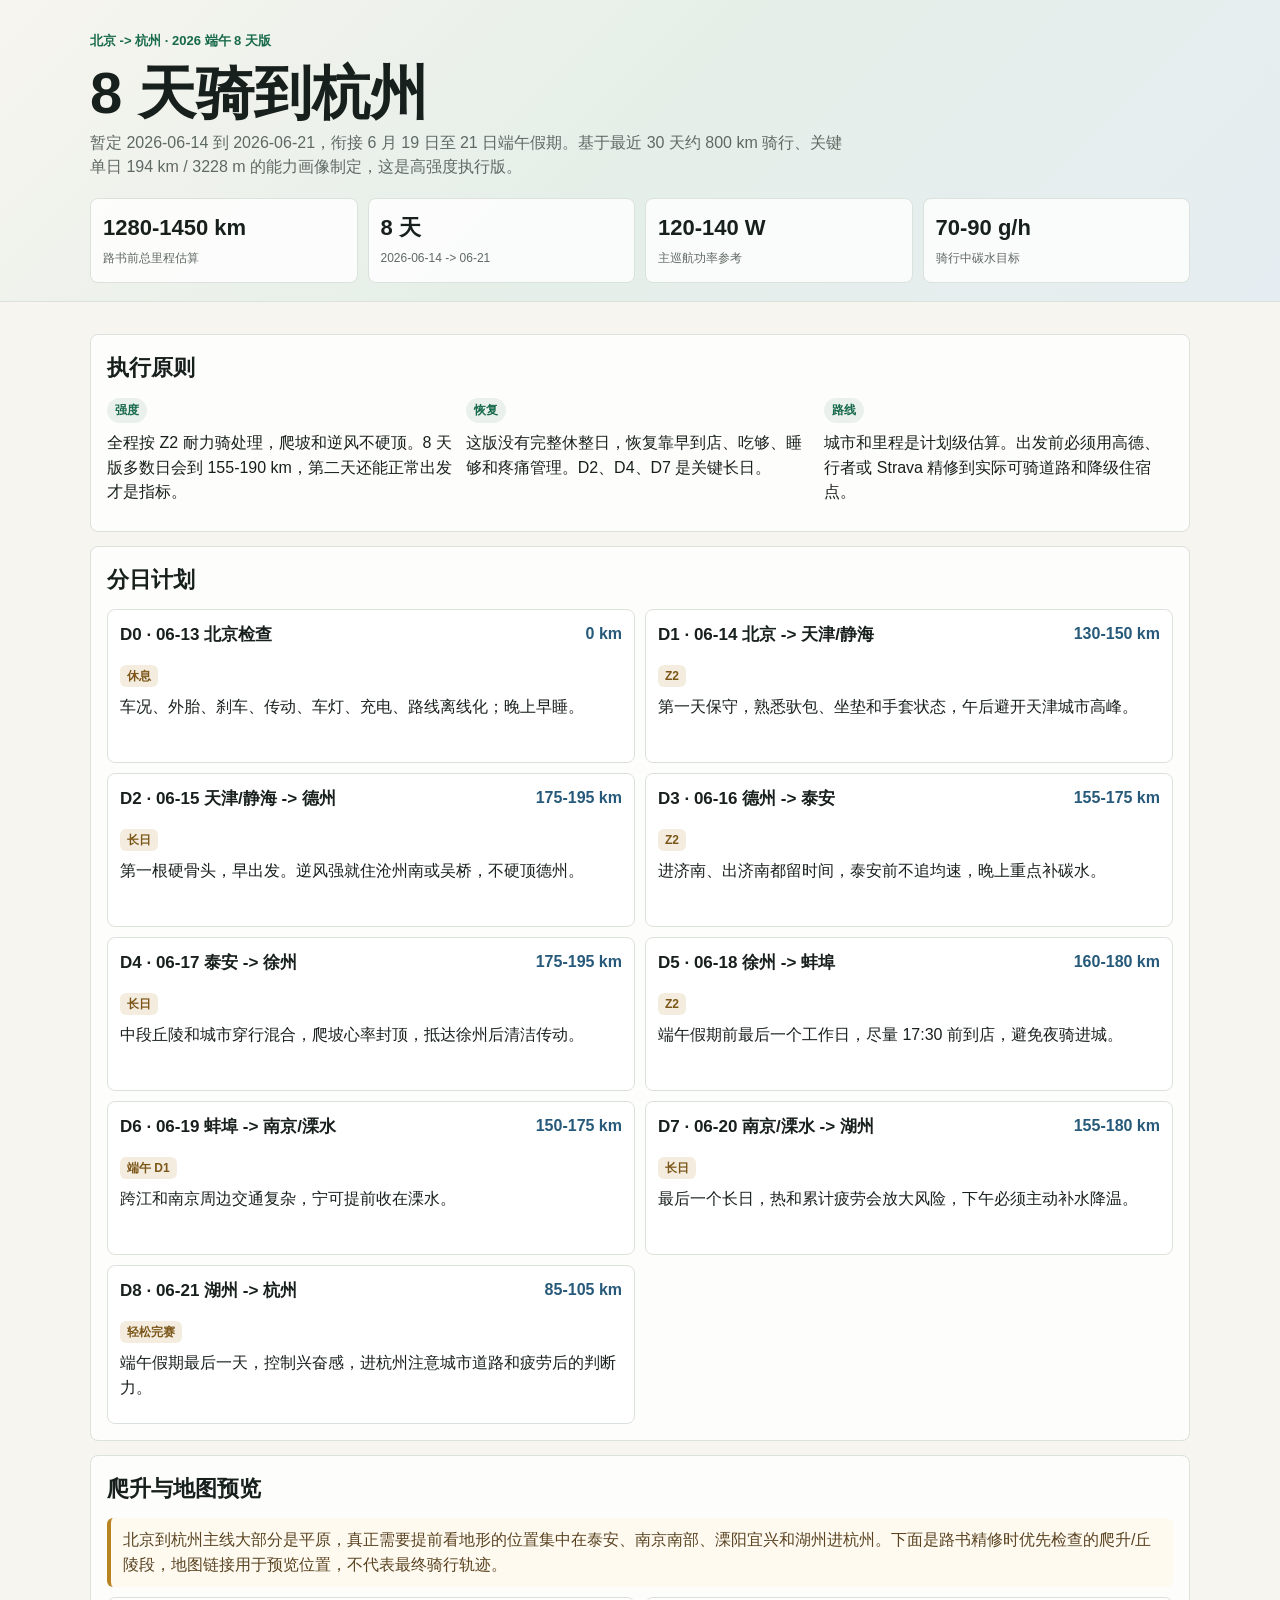
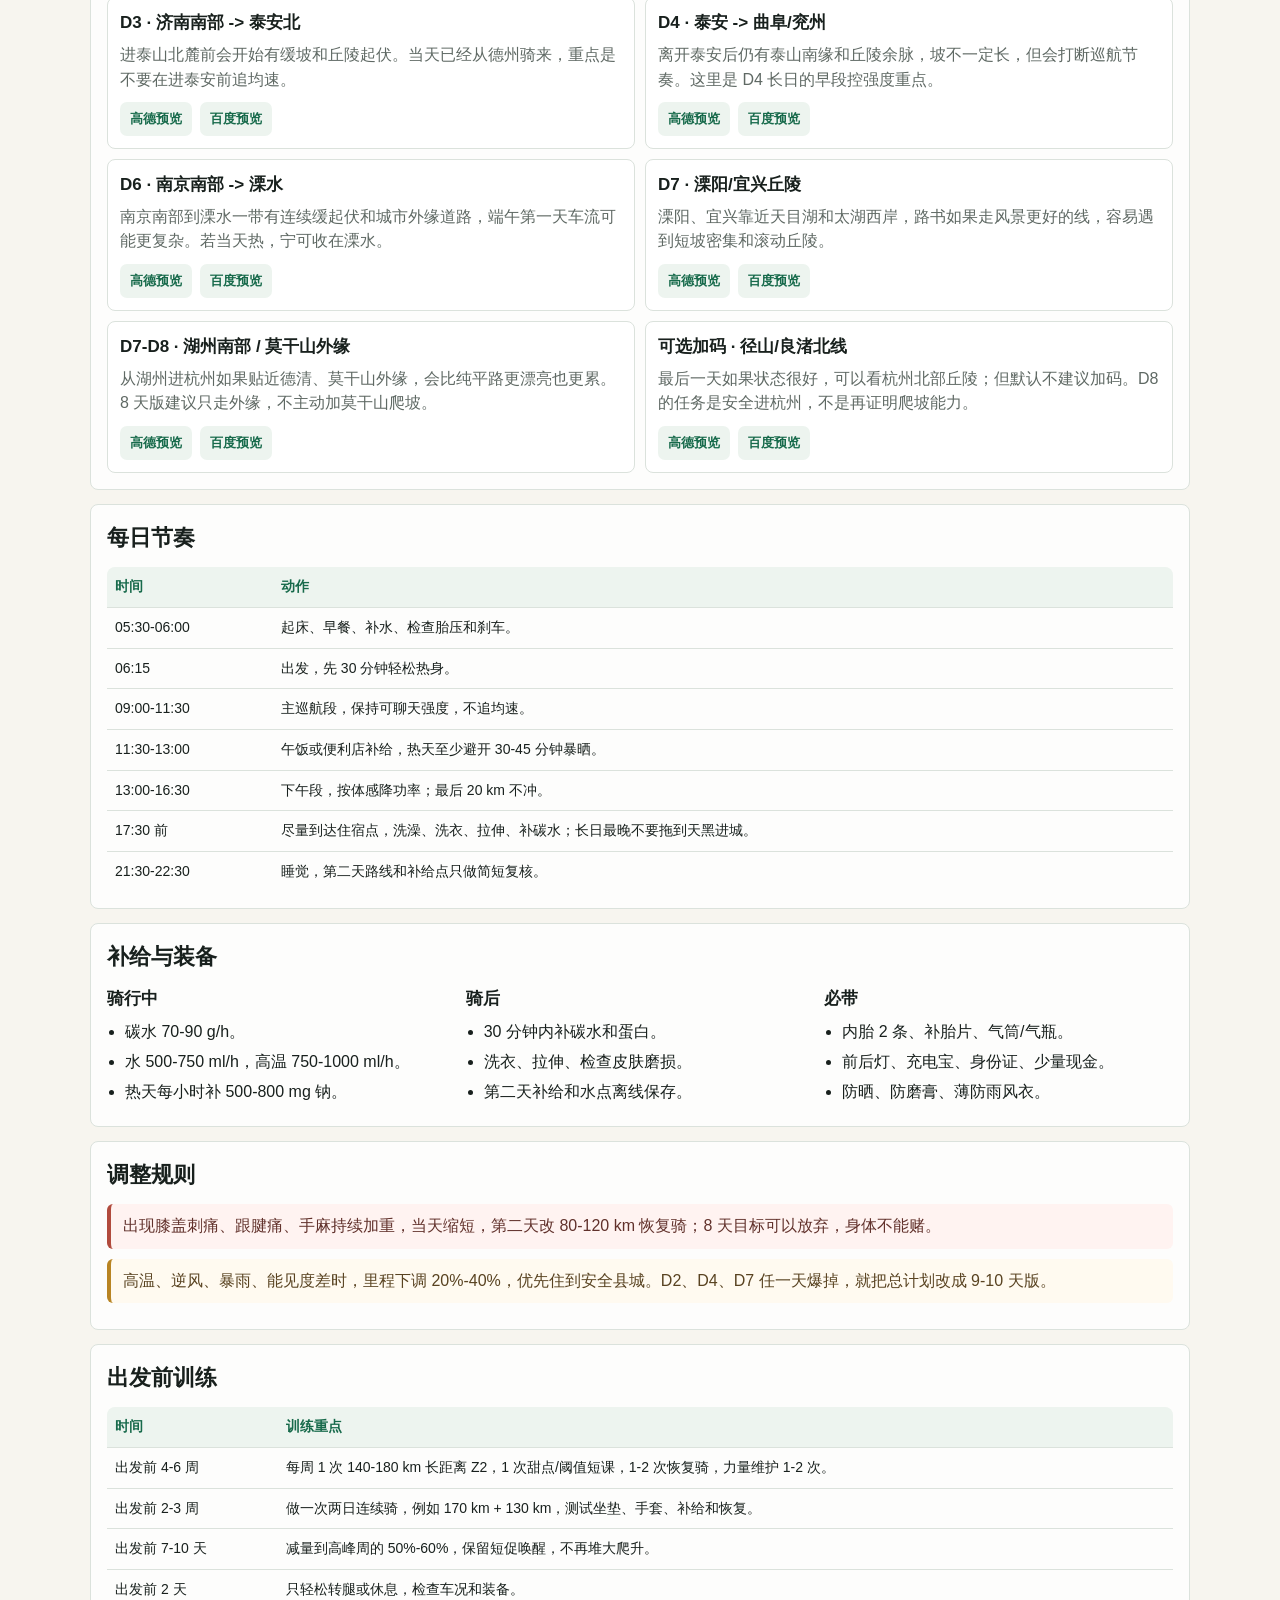
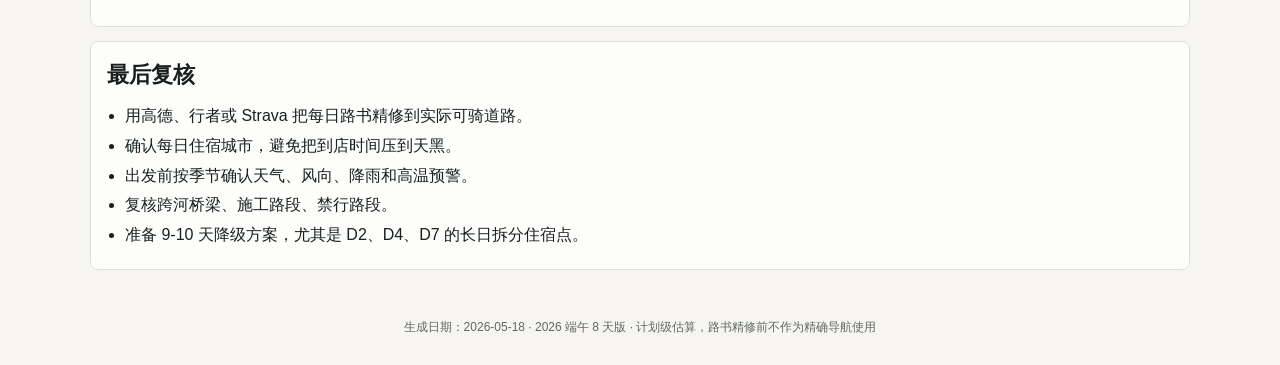
==== beijing-hangzhou-cycling-plan.html @ 6a3b5d18 "Add climb map previews Change-Id: I8aca7b9a6cc3756016132e1060c8448873f40589" ====
<!doctype html>
<html lang="zh-CN">
<head>
  <meta charset="utf-8">
  <meta name="viewport" content="width=device-width, initial-scale=1">
  <title>北京到杭州骑行计划</title>
  <style>
    :root {
      color-scheme: light;
      --ink: #18201d;
      --muted: #5f6964;
      --line: #dbe2dc;
      --paper: #f7f5ef;
      --panel: #ffffff;
      --green: #176a4b;
      --blue: #275a7a;
      --gold: #b88423;
      --red: #b14b3d;
    }
    * { box-sizing: border-box; }
    body {
      margin: 0;
      font-family: -apple-system, BlinkMacSystemFont, "Segoe UI", sans-serif;
      color: var(--ink);
      background: var(--paper);
      line-height: 1.55;
    }
    header {
      padding: 28px 18px 18px;
      background: linear-gradient(135deg, #f7f5ef 0%, #e5efe8 48%, #e6edf2 100%);
      border-bottom: 1px solid var(--line);
    }
    .wrap { max-width: 1100px; margin: 0 auto; }
    .eyebrow {
      display: inline-flex;
      gap: 8px;
      align-items: center;
      color: var(--green);
      font-weight: 700;
      font-size: 13px;
      letter-spacing: 0;
    }
    h1 {
      margin: 10px 0 8px;
      font-size: clamp(30px, 7vw, 58px);
      line-height: 1.03;
      letter-spacing: 0;
    }
    .lead {
      max-width: 760px;
      color: var(--muted);
      font-size: 16px;
      margin: 0 0 18px;
    }
    .metrics {
      display: grid;
      grid-template-columns: repeat(4, minmax(0, 1fr));
      gap: 10px;
      margin-top: 18px;
    }
    .metric, section, .day {
      background: rgba(255,255,255,.82);
      border: 1px solid var(--line);
      border-radius: 8px;
    }
    .metric { padding: 12px; }
    .metric strong { display: block; font-size: 22px; color: var(--ink); }
    .metric span { color: var(--muted); font-size: 12px; }
    main { padding: 18px; }
    section {
      padding: 16px;
      margin: 14px auto;
      max-width: 1100px;
    }
    h2 { margin: 0 0 12px; font-size: 22px; letter-spacing: 0; }
    h3 { margin: 0 0 6px; font-size: 17px; letter-spacing: 0; }
    p { margin: 0 0 10px; }
    .grid {
      display: grid;
      grid-template-columns: repeat(3, minmax(0, 1fr));
      gap: 10px;
    }
    .pill {
      display: inline-block;
      padding: 3px 8px;
      border-radius: 999px;
      background: #eaf1ec;
      color: var(--green);
      font-weight: 700;
      font-size: 12px;
      margin-bottom: 8px;
    }
    .days {
      display: grid;
      grid-template-columns: repeat(2, minmax(0, 1fr));
      gap: 10px;
    }
    .day {
      padding: 12px;
      background: var(--panel);
      min-height: 154px;
    }
    .day-top {
      display: flex;
      justify-content: space-between;
      gap: 10px;
      align-items: start;
      margin-bottom: 8px;
    }
    .km { color: var(--blue); font-weight: 800; white-space: nowrap; }
    .tag {
      display: inline-flex;
      width: fit-content;
      padding: 2px 7px;
      border-radius: 6px;
      background: #f4eddf;
      color: #7b5618;
      font-size: 12px;
      font-weight: 700;
      margin-bottom: 8px;
    }
    ul { padding-left: 18px; margin: 8px 0 0; }
    li { margin: 5px 0; }
    table {
      width: 100%;
      border-collapse: collapse;
      overflow: hidden;
      border-radius: 8px;
      font-size: 14px;
    }
    th, td {
      border-bottom: 1px solid var(--line);
      padding: 9px 8px;
      text-align: left;
      vertical-align: top;
    }
    th { color: var(--green); background: #edf4ef; }
    tr:last-child td { border-bottom: 0; }
    .note {
      border-left: 4px solid var(--gold);
      padding: 10px 12px;
      background: #fffaf0;
      border-radius: 6px;
      color: #594321;
    }
    .climb-list {
      display: grid;
      grid-template-columns: repeat(2, minmax(0, 1fr));
      gap: 10px;
    }
    .climb {
      background: var(--panel);
      border: 1px solid var(--line);
      border-radius: 8px;
      padding: 12px;
    }
    .climb p {
      color: var(--muted);
      margin-bottom: 10px;
    }
    .map-links {
      display: flex;
      flex-wrap: wrap;
      gap: 8px;
    }
    .map-links a {
      min-height: 34px;
      display: inline-flex;
      align-items: center;
      padding: 0 10px;
      border-radius: 7px;
      background: #edf4ef;
      color: var(--green);
      font-size: 13px;
      font-weight: 800;
      text-decoration: none;
    }
    .risk { border-left-color: var(--red); background: #fff3f1; color: #61312b; }
    .footer {
      color: var(--muted);
      font-size: 12px;
      text-align: center;
      padding: 16px 18px 28px;
    }
    @media (max-width: 780px) {
      .metrics, .grid, .days, .climb-list { grid-template-columns: 1fr; }
      header { padding-top: 22px; }
      main { padding: 12px; }
      section { padding: 14px; }
      table { font-size: 13px; }
      th, td { padding: 8px 6px; }
    }
  </style>
</head>
<body>
  <header>
    <div class="wrap">
      <div class="eyebrow">北京 -> 杭州 · 2026 端午 8 天版</div>
      <h1>8 天骑到杭州</h1>
      <p class="lead">暂定 2026-06-14 到 2026-06-21，衔接 6 月 19 日至 21 日端午假期。基于最近 30 天约 800 km 骑行、关键单日 194 km / 3228 m 的能力画像制定，这是高强度执行版。</p>
      <div class="metrics">
        <div class="metric"><strong>1280-1450 km</strong><span>路书前总里程估算</span></div>
        <div class="metric"><strong>8 天</strong><span>2026-06-14 -> 06-21</span></div>
        <div class="metric"><strong>120-140 W</strong><span>主巡航功率参考</span></div>
        <div class="metric"><strong>70-90 g/h</strong><span>骑行中碳水目标</span></div>
      </div>
    </div>
  </header>

  <main>
    <section>
      <h2>执行原则</h2>
      <div class="grid">
        <div>
          <span class="pill">强度</span>
          <p>全程按 Z2 耐力骑处理，爬坡和逆风不硬顶。8 天版多数日会到 155-190 km，第二天还能正常出发才是指标。</p>
        </div>
        <div>
          <span class="pill">恢复</span>
          <p>这版没有完整休整日，恢复靠早到店、吃够、睡够和疼痛管理。D2、D4、D7 是关键长日。</p>
        </div>
        <div>
          <span class="pill">路线</span>
          <p>城市和里程是计划级估算。出发前必须用高德、行者或 Strava 精修到实际可骑道路和降级住宿点。</p>
        </div>
      </div>
    </section>

    <section>
      <h2>分日计划</h2>
      <div class="days">
        <article class="day"><div class="day-top"><h3>D0 · 06-13 北京检查</h3><span class="km">0 km</span></div><span class="tag">休息</span><p>车况、外胎、刹车、传动、车灯、充电、路线离线化；晚上早睡。</p></article>
        <article class="day"><div class="day-top"><h3>D1 · 06-14 北京 -> 天津/静海</h3><span class="km">130-150 km</span></div><span class="tag">Z2</span><p>第一天保守，熟悉驮包、坐垫和手套状态，午后避开天津城市高峰。</p></article>
        <article class="day"><div class="day-top"><h3>D2 · 06-15 天津/静海 -> 德州</h3><span class="km">175-195 km</span></div><span class="tag">长日</span><p>第一根硬骨头，早出发。逆风强就住沧州南或吴桥，不硬顶德州。</p></article>
        <article class="day"><div class="day-top"><h3>D3 · 06-16 德州 -> 泰安</h3><span class="km">155-175 km</span></div><span class="tag">Z2</span><p>进济南、出济南都留时间，泰安前不追均速，晚上重点补碳水。</p></article>
        <article class="day"><div class="day-top"><h3>D4 · 06-17 泰安 -> 徐州</h3><span class="km">175-195 km</span></div><span class="tag">长日</span><p>中段丘陵和城市穿行混合，爬坡心率封顶，抵达徐州后清洁传动。</p></article>
        <article class="day"><div class="day-top"><h3>D5 · 06-18 徐州 -> 蚌埠</h3><span class="km">160-180 km</span></div><span class="tag">Z2</span><p>端午假期前最后一个工作日，尽量 17:30 前到店，避免夜骑进城。</p></article>
        <article class="day"><div class="day-top"><h3>D6 · 06-19 蚌埠 -> 南京/溧水</h3><span class="km">150-175 km</span></div><span class="tag">端午 D1</span><p>跨江和南京周边交通复杂，宁可提前收在溧水。</p></article>
        <article class="day"><div class="day-top"><h3>D7 · 06-20 南京/溧水 -> 湖州</h3><span class="km">155-180 km</span></div><span class="tag">长日</span><p>最后一个长日，热和累计疲劳会放大风险，下午必须主动补水降温。</p></article>
        <article class="day"><div class="day-top"><h3>D8 · 06-21 湖州 -> 杭州</h3><span class="km">85-105 km</span></div><span class="tag">轻松完赛</span><p>端午假期最后一天，控制兴奋感，进杭州注意城市道路和疲劳后的判断力。</p></article>
      </div>
    </section>

    <section>
      <h2>爬升与地图预览</h2>
      <p class="note">北京到杭州主线大部分是平原，真正需要提前看地形的位置集中在泰安、南京南部、溧阳宜兴和湖州进杭州。下面是路书精修时优先检查的爬升/丘陵段，地图链接用于预览位置，不代表最终骑行轨迹。</p>
      <div class="climb-list">
        <article class="climb">
          <h3>D3 · 济南南部 -> 泰安北</h3>
          <p>进泰山北麓前会开始有缓坡和丘陵起伏。当天已经从德州骑来，重点是不要在进泰安前追均速。</p>
          <div class="map-links">
            <a href="https://www.amap.com/search?query=%E6%B3%B0%E5%AE%89%20%E6%B3%B0%E5%B1%B1%E5%8C%97%E9%BA%93" target="_blank" rel="noopener">高德预览</a>
            <a href="https://map.baidu.com/search/%E6%B3%B0%E5%AE%89%20%E6%B3%B0%E5%B1%B1%E5%8C%97%E9%BA%93" target="_blank" rel="noopener">百度预览</a>
          </div>
        </article>
        <article class="climb">
          <h3>D4 · 泰安 -> 曲阜/兖州</h3>
          <p>离开泰安后仍有泰山南缘和丘陵余脉，坡不一定长，但会打断巡航节奏。这里是 D4 长日的早段控强度重点。</p>
          <div class="map-links">
            <a href="https://www.amap.com/search?query=%E6%B3%B0%E5%AE%89%20%E6%9B%B2%E9%98%9C%20%E9%AA%91%E8%A1%8C" target="_blank" rel="noopener">高德预览</a>
            <a href="https://map.baidu.com/search/%E6%B3%B0%E5%AE%89%20%E6%9B%B2%E9%98%9C%20%E9%AA%91%E8%A1%8C" target="_blank" rel="noopener">百度预览</a>
          </div>
        </article>
        <article class="climb">
          <h3>D6 · 南京南部 -> 溧水</h3>
          <p>南京南部到溧水一带有连续缓起伏和城市外缘道路，端午第一天车流可能更复杂。若当天热，宁可收在溧水。</p>
          <div class="map-links">
            <a href="https://www.amap.com/search?query=%E5%8D%97%E4%BA%AC%20%E6%BA%A7%E6%B0%B4%20%E9%AA%91%E8%A1%8C" target="_blank" rel="noopener">高德预览</a>
            <a href="https://map.baidu.com/search/%E5%8D%97%E4%BA%AC%20%E6%BA%A7%E6%B0%B4%20%E9%AA%91%E8%A1%8C" target="_blank" rel="noopener">百度预览</a>
          </div>
        </article>
        <article class="climb">
          <h3>D7 · 溧阳/宜兴丘陵</h3>
          <p>溧阳、宜兴靠近天目湖和太湖西岸，路书如果走风景更好的线，容易遇到短坡密集和滚动丘陵。</p>
          <div class="map-links">
            <a href="https://www.amap.com/search?query=%E6%BA%A7%E9%98%B3%20%E5%AE%9C%E5%85%B4%20%E5%A4%A9%E7%9B%AE%E6%B9%96%20%E9%AA%91%E8%A1%8C" target="_blank" rel="noopener">高德预览</a>
            <a href="https://map.baidu.com/search/%E6%BA%A7%E9%98%B3%20%E5%AE%9C%E5%85%B4%20%E5%A4%A9%E7%9B%AE%E6%B9%96%20%E9%AA%91%E8%A1%8C" target="_blank" rel="noopener">百度预览</a>
          </div>
        </article>
        <article class="climb">
          <h3>D7-D8 · 湖州南部 / 莫干山外缘</h3>
          <p>从湖州进杭州如果贴近德清、莫干山外缘，会比纯平路更漂亮也更累。8 天版建议只走外缘，不主动加莫干山爬坡。</p>
          <div class="map-links">
            <a href="https://www.amap.com/search?query=%E6%B9%96%E5%B7%9E%20%E5%BE%B7%E6%B8%85%20%E8%8E%AB%E5%B9%B2%E5%B1%B1%20%E9%AA%91%E8%A1%8C" target="_blank" rel="noopener">高德预览</a>
            <a href="https://map.baidu.com/search/%E6%B9%96%E5%B7%9E%20%E5%BE%B7%E6%B8%85%20%E8%8E%AB%E5%B9%B2%E5%B1%B1%20%E9%AA%91%E8%A1%8C" target="_blank" rel="noopener">百度预览</a>
          </div>
        </article>
        <article class="climb">
          <h3>可选加码 · 径山/良渚北线</h3>
          <p>最后一天如果状态很好，可以看杭州北部丘陵；但默认不建议加码。D8 的任务是安全进杭州，不是再证明爬坡能力。</p>
          <div class="map-links">
            <a href="https://www.amap.com/search?query=%E6%9D%AD%E5%B7%9E%20%E5%BE%84%E5%B1%B1%20%E9%AA%91%E8%A1%8C" target="_blank" rel="noopener">高德预览</a>
            <a href="https://map.baidu.com/search/%E6%9D%AD%E5%B7%9E%20%E5%BE%84%E5%B1%B1%20%E9%AA%91%E8%A1%8C" target="_blank" rel="noopener">百度预览</a>
          </div>
        </article>
      </div>
    </section>

    <section>
      <h2>每日节奏</h2>
      <table>
        <tr><th>时间</th><th>动作</th></tr>
        <tr><td>05:30-06:00</td><td>起床、早餐、补水、检查胎压和刹车。</td></tr>
        <tr><td>06:15</td><td>出发，先 30 分钟轻松热身。</td></tr>
        <tr><td>09:00-11:30</td><td>主巡航段，保持可聊天强度，不追均速。</td></tr>
        <tr><td>11:30-13:00</td><td>午饭或便利店补给，热天至少避开 30-45 分钟暴晒。</td></tr>
        <tr><td>13:00-16:30</td><td>下午段，按体感降功率；最后 20 km 不冲。</td></tr>
        <tr><td>17:30 前</td><td>尽量到达住宿点，洗澡、洗衣、拉伸、补碳水；长日最晚不要拖到天黑进城。</td></tr>
        <tr><td>21:30-22:30</td><td>睡觉，第二天路线和补给点只做简短复核。</td></tr>
      </table>
    </section>

    <section>
      <h2>补给与装备</h2>
      <div class="grid">
        <div>
          <h3>骑行中</h3>
          <ul>
            <li>碳水 70-90 g/h。</li>
            <li>水 500-750 ml/h，高温 750-1000 ml/h。</li>
            <li>热天每小时补 500-800 mg 钠。</li>
          </ul>
        </div>
        <div>
          <h3>骑后</h3>
          <ul>
            <li>30 分钟内补碳水和蛋白。</li>
            <li>洗衣、拉伸、检查皮肤磨损。</li>
            <li>第二天补给和水点离线保存。</li>
          </ul>
        </div>
        <div>
          <h3>必带</h3>
          <ul>
            <li>内胎 2 条、补胎片、气筒/气瓶。</li>
            <li>前后灯、充电宝、身份证、少量现金。</li>
            <li>防晒、防磨膏、薄防雨风衣。</li>
          </ul>
        </div>
      </div>
    </section>

    <section>
      <h2>调整规则</h2>
      <p class="note risk">出现膝盖刺痛、跟腱痛、手麻持续加重，当天缩短，第二天改 80-120 km 恢复骑；8 天目标可以放弃，身体不能赌。</p>
      <p class="note">高温、逆风、暴雨、能见度差时，里程下调 20%-40%，优先住到安全县城。D2、D4、D7 任一天爆掉，就把总计划改成 9-10 天版。</p>
    </section>

    <section>
      <h2>出发前训练</h2>
      <table>
        <tr><th>时间</th><th>训练重点</th></tr>
        <tr><td>出发前 4-6 周</td><td>每周 1 次 140-180 km 长距离 Z2，1 次甜点/阈值短课，1-2 次恢复骑，力量维护 1-2 次。</td></tr>
        <tr><td>出发前 2-3 周</td><td>做一次两日连续骑，例如 170 km + 130 km，测试坐垫、手套、补给和恢复。</td></tr>
        <tr><td>出发前 7-10 天</td><td>减量到高峰周的 50%-60%，保留短促唤醒，不再堆大爬升。</td></tr>
        <tr><td>出发前 2 天</td><td>只轻松转腿或休息，检查车况和装备。</td></tr>
      </table>
    </section>

    <section>
      <h2>最后复核</h2>
      <ul>
        <li>用高德、行者或 Strava 把每日路书精修到实际可骑道路。</li>
        <li>确认每日住宿城市，避免把到店时间压到天黑。</li>
        <li>出发前按季节确认天气、风向、降雨和高温预警。</li>
        <li>复核跨河桥梁、施工路段、禁行路段。</li>
        <li>准备 9-10 天降级方案，尤其是 D2、D4、D7 的长日拆分住宿点。</li>
      </ul>
    </section>
  </main>

  <div class="footer">生成日期：2026-05-18 · 2026 端午 8 天版 · 计划级估算，路书精修前不作为精确导航使用</div>
</body>
</html>
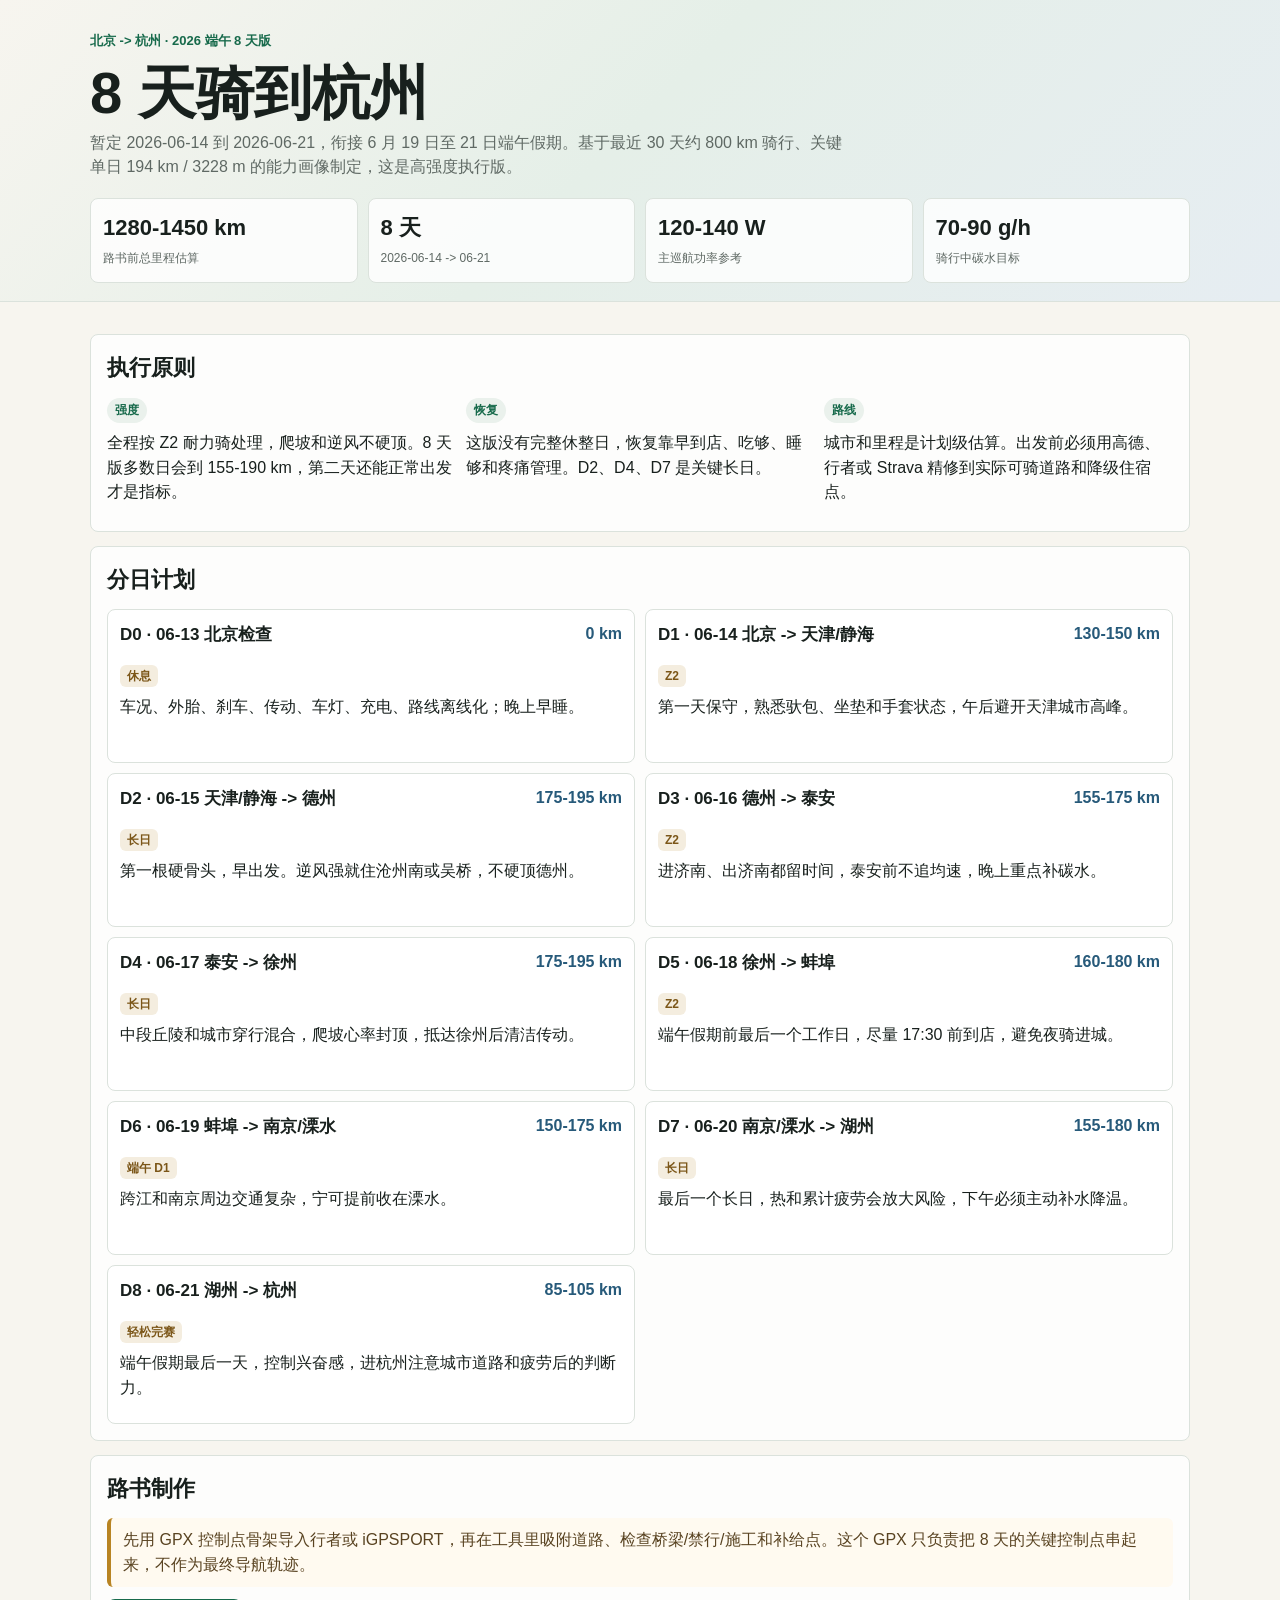
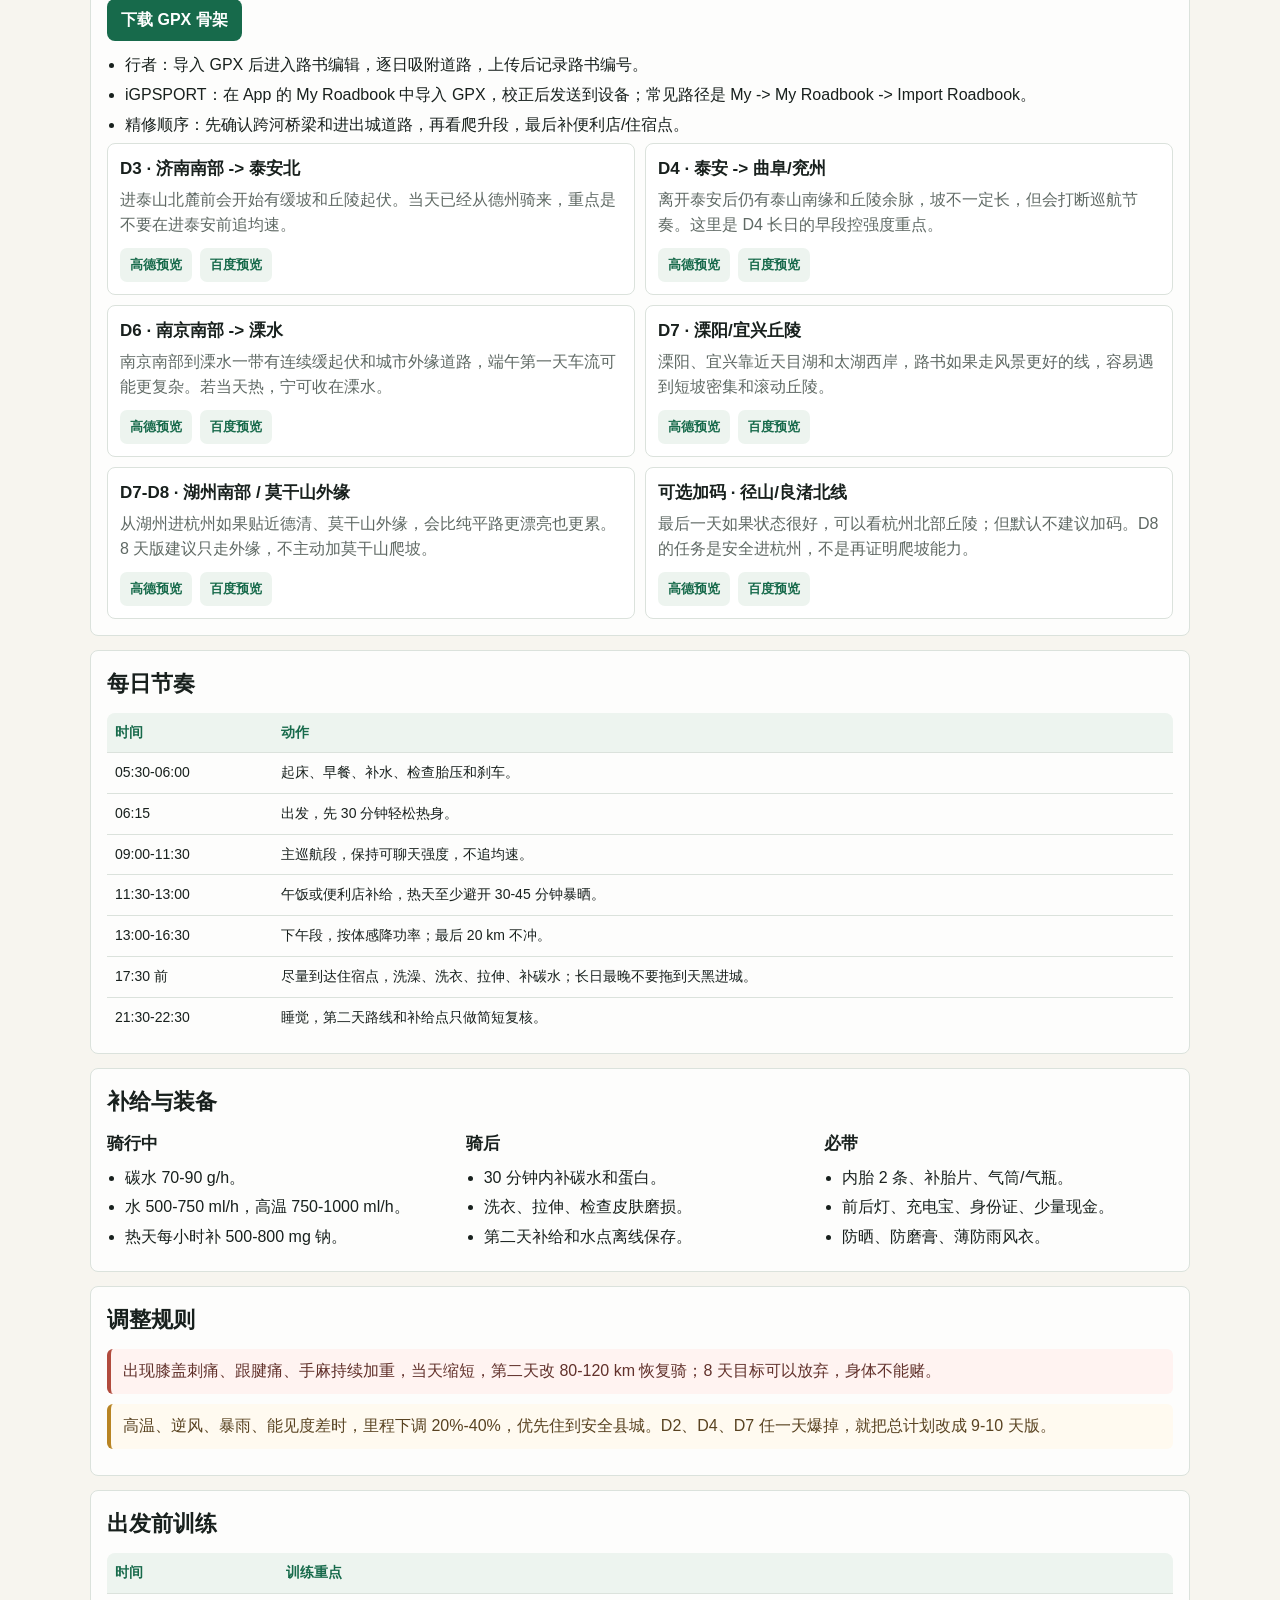
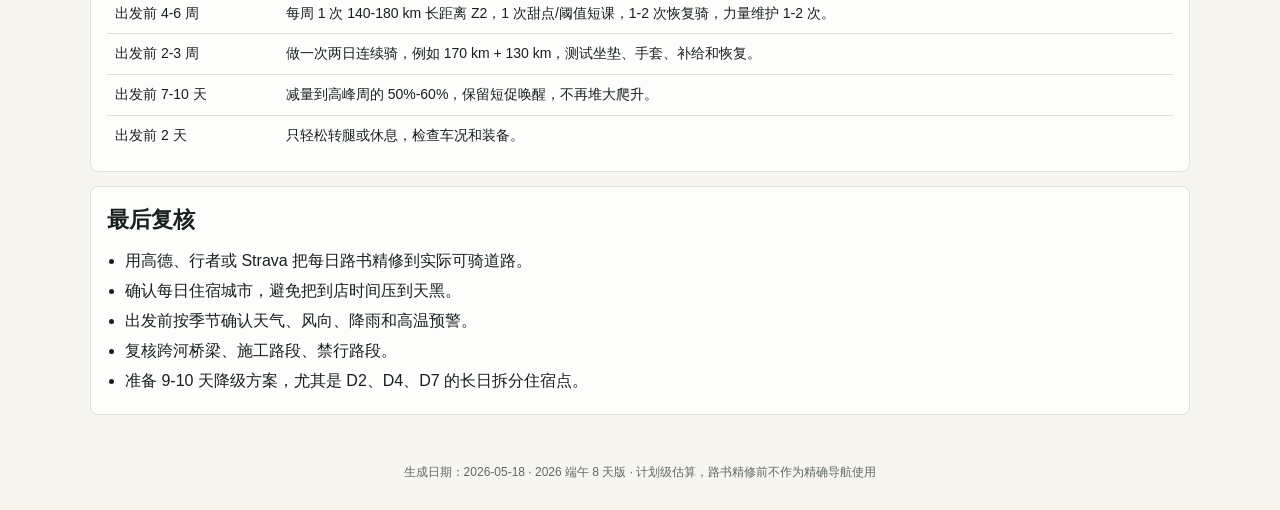
==== commit af5070b9: "Add GPX roadbook skeleton Change-Id: Ib850ed05f0aef4c984474df49ca73828e0b86474" ====
--- a/beijing-hangzhou-cycling-plan.html
+++ b/beijing-hangzhou-cycling-plan.html
@@ -175,6 +175,24 @@
       font-weight: 800;
       text-decoration: none;
     }
+    .roadbook-actions {
+      display: flex;
+      flex-wrap: wrap;
+      gap: 8px;
+      margin: 12px 0;
+    }
+    .download {
+      min-height: 42px;
+      display: inline-flex;
+      align-items: center;
+      justify-content: center;
+      padding: 0 14px;
+      border-radius: 8px;
+      background: var(--green);
+      color: #fff;
+      font-weight: 800;
+      text-decoration: none;
+    }
     .risk { border-left-color: var(--red); background: #fff3f1; color: #61312b; }
     .footer {
       color: var(--muted);
@@ -242,8 +260,16 @@
     </section>
 
     <section>
-      <h2>爬升与地图预览</h2>
-      <p class="note">北京到杭州主线大部分是平原，真正需要提前看地形的位置集中在泰安、南京南部、溧阳宜兴和湖州进杭州。下面是路书精修时优先检查的爬升/丘陵段，地图链接用于预览位置，不代表最终骑行轨迹。</p>
+      <h2>路书制作</h2>
+      <p class="note">先用 GPX 控制点骨架导入行者或 iGPSPORT，再在工具里吸附道路、检查桥梁/禁行/施工和补给点。这个 GPX 只负责把 8 天的关键控制点串起来，不作为最终导航轨迹。</p>
+      <div class="roadbook-actions">
+        <a class="download" href="gpx/beijing-hangzhou-2026-dragonboat-waypoints.gpx" download>下载 GPX 骨架</a>
+      </div>
+      <ul>
+        <li>行者：导入 GPX 后进入路书编辑，逐日吸附道路，上传后记录路书编号。</li>
+        <li>iGPSPORT：在 App 的 My Roadbook 中导入 GPX，校正后发送到设备；常见路径是 My -> My Roadbook -> Import Roadbook。</li>
+        <li>精修顺序：先确认跨河桥梁和进出城道路，再看爬升段，最后补便利店/住宿点。</li>
+      </ul>
       <div class="climb-list">
         <article class="climb">
           <h3>D3 · 济南南部 -> 泰安北</h3>
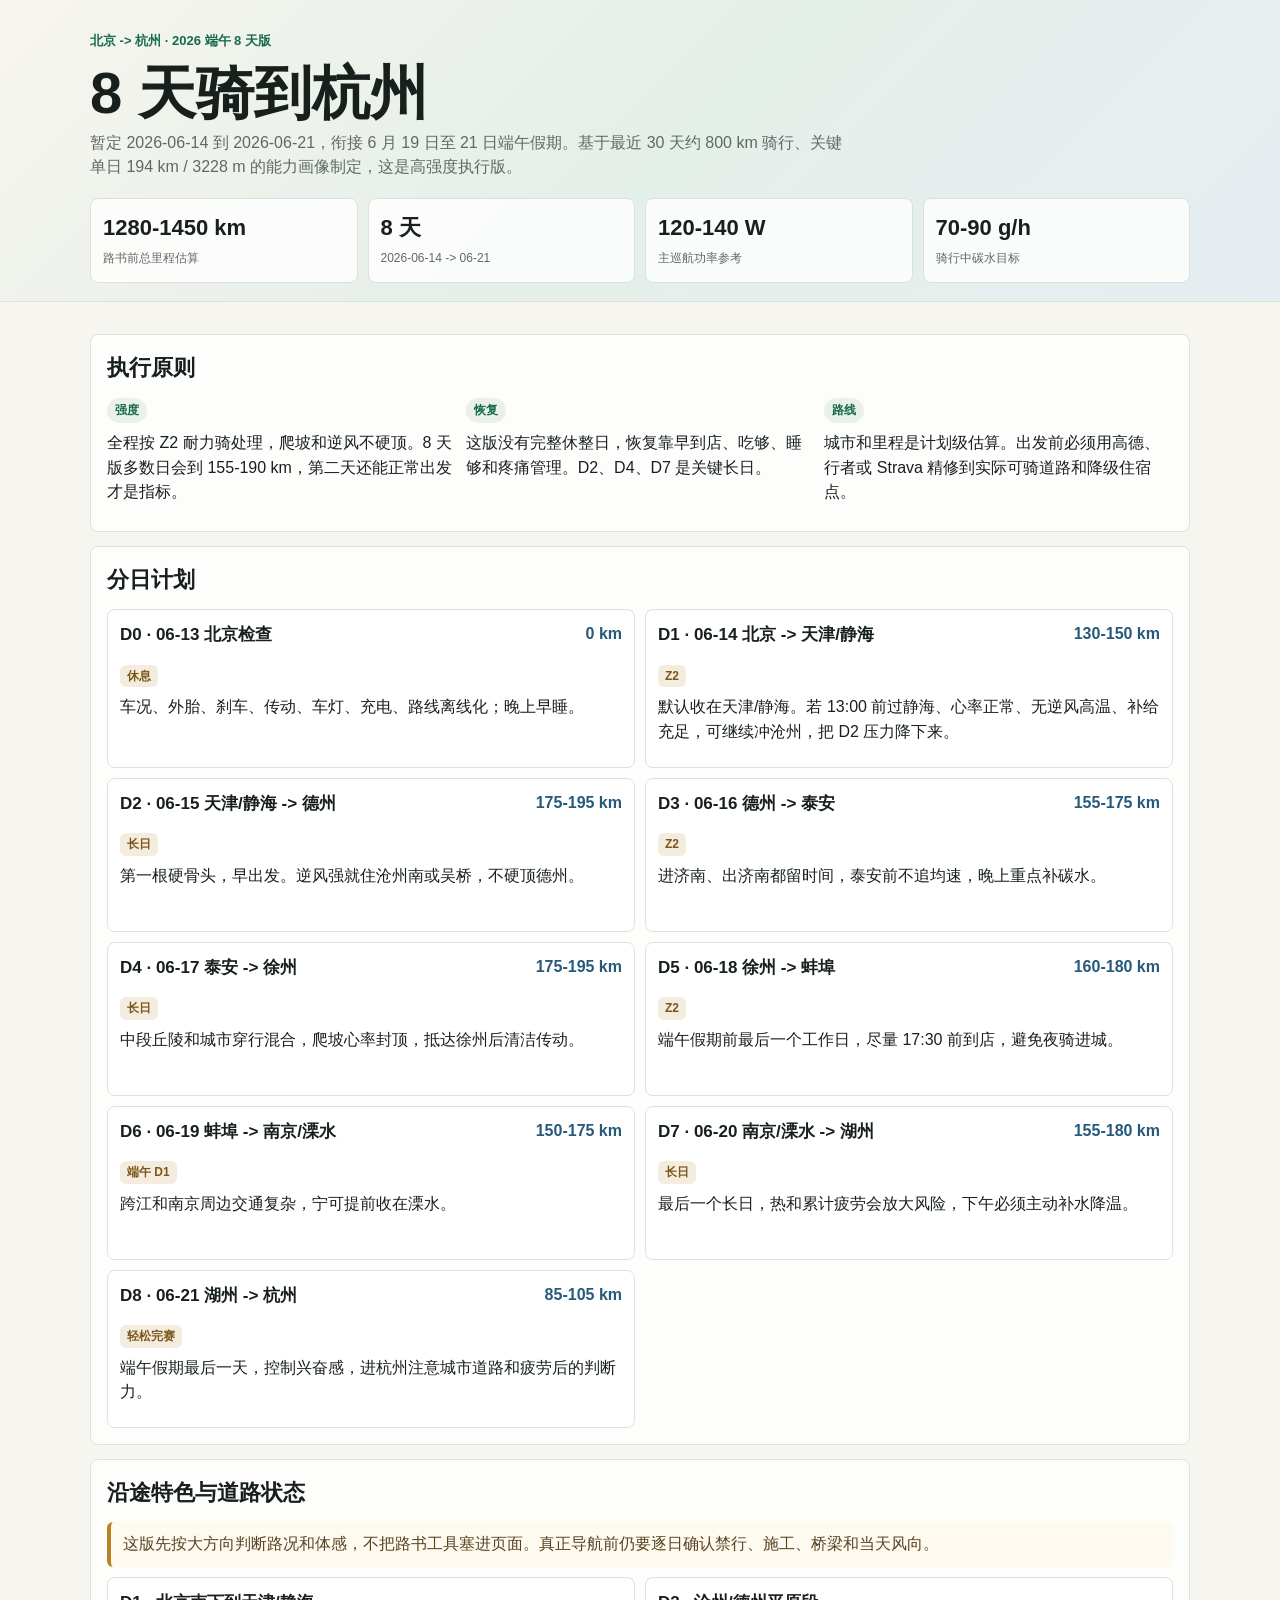
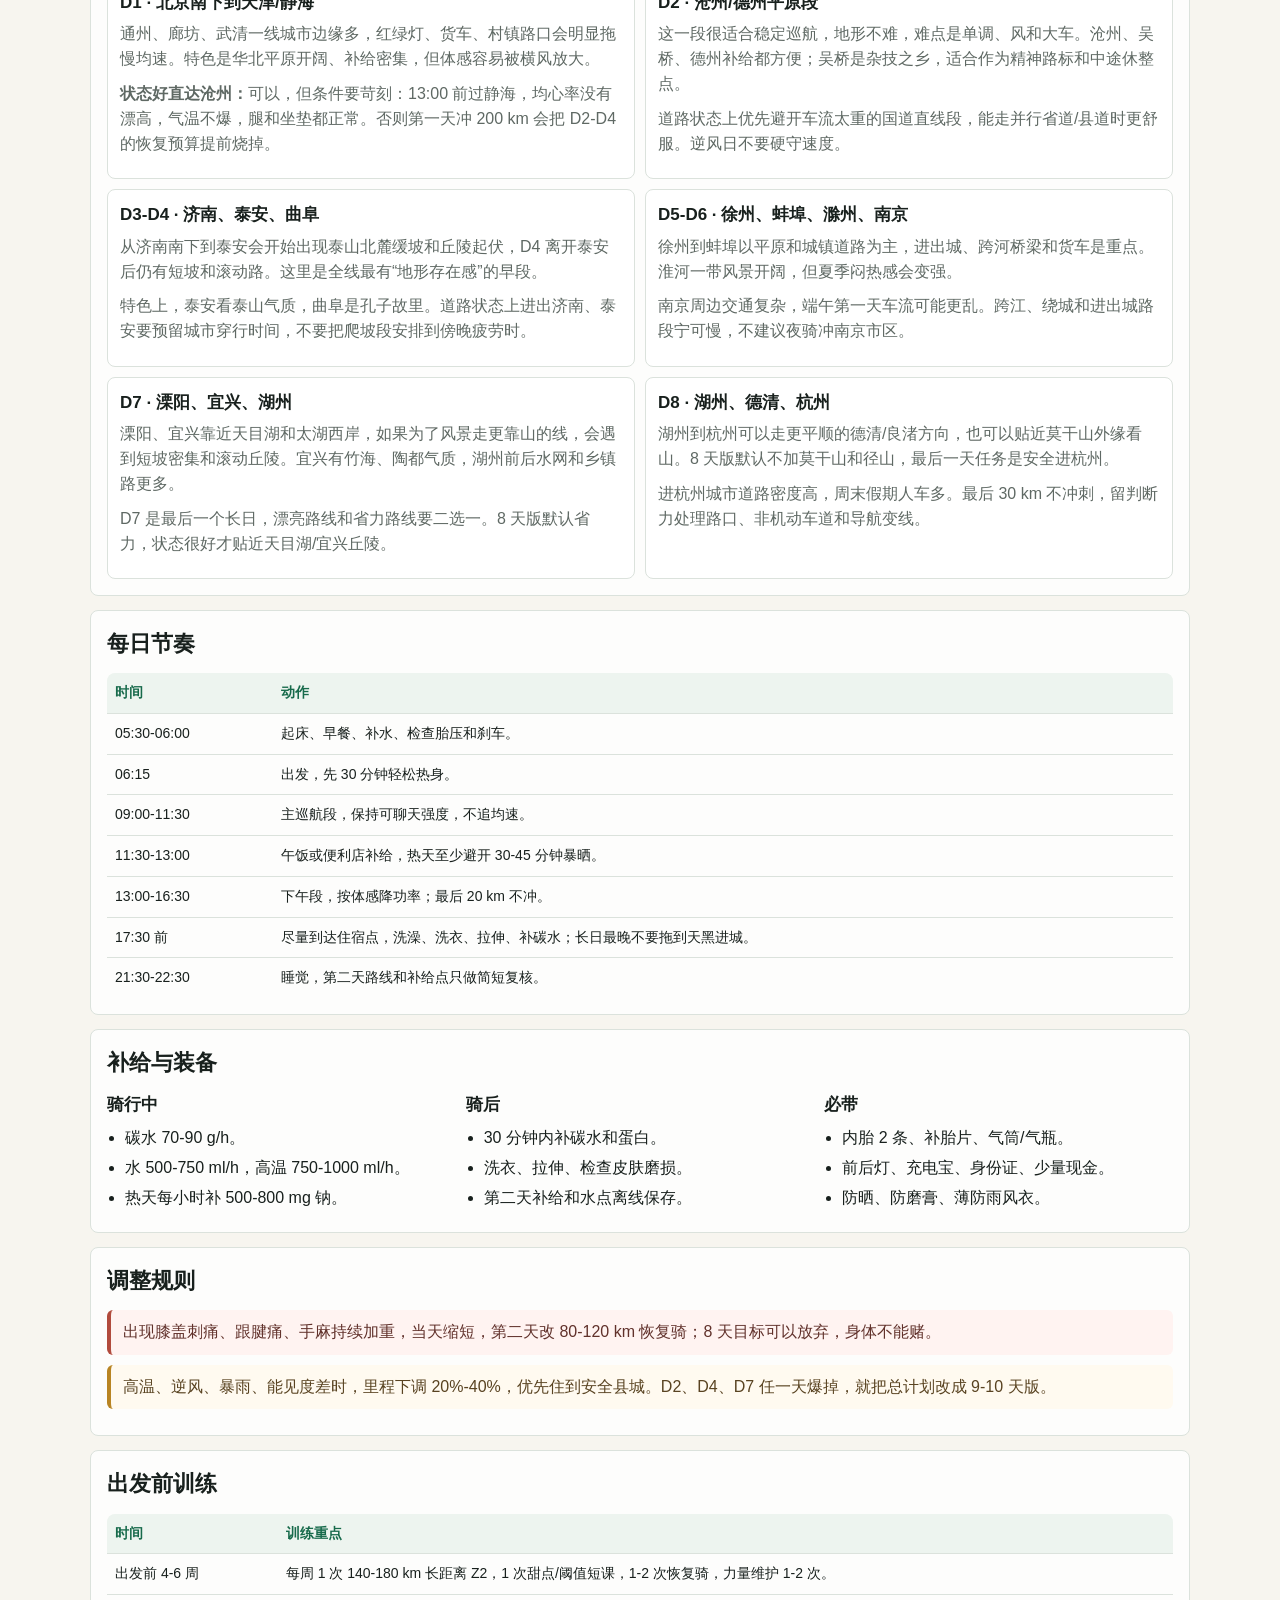
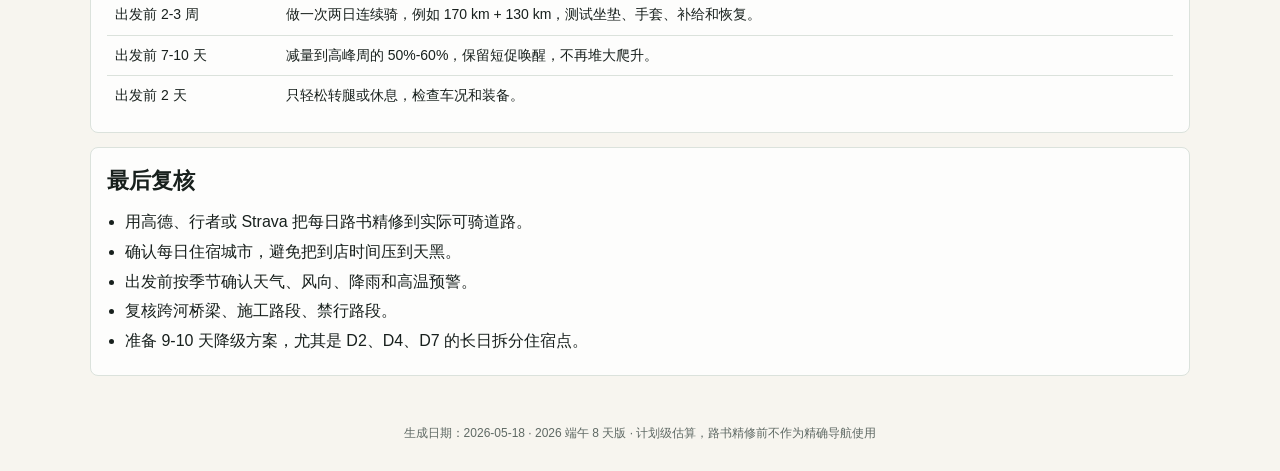
==== commit 0eebb077: "Replace roadbook section with route notes Change-Id: I12fcef7eeaaad3eb8c963b396153ba62b19b70f1" ====
--- a/beijing-hangzhou-cycling-plan.html
+++ b/beijing-hangzhou-cycling-plan.html
@@ -143,55 +143,20 @@
       border-radius: 6px;
       color: #594321;
     }
-    .climb-list {
+    .route-notes {
       display: grid;
       grid-template-columns: repeat(2, minmax(0, 1fr));
       gap: 10px;
     }
-    .climb {
+    .route-note {
       background: var(--panel);
       border: 1px solid var(--line);
       border-radius: 8px;
       padding: 12px;
     }
-    .climb p {
+    .route-note p {
       color: var(--muted);
       margin-bottom: 10px;
-    }
-    .map-links {
-      display: flex;
-      flex-wrap: wrap;
-      gap: 8px;
-    }
-    .map-links a {
-      min-height: 34px;
-      display: inline-flex;
-      align-items: center;
-      padding: 0 10px;
-      border-radius: 7px;
-      background: #edf4ef;
-      color: var(--green);
-      font-size: 13px;
-      font-weight: 800;
-      text-decoration: none;
-    }
-    .roadbook-actions {
-      display: flex;
-      flex-wrap: wrap;
-      gap: 8px;
-      margin: 12px 0;
-    }
-    .download {
-      min-height: 42px;
-      display: inline-flex;
-      align-items: center;
-      justify-content: center;
-      padding: 0 14px;
-      border-radius: 8px;
-      background: var(--green);
-      color: #fff;
-      font-weight: 800;
-      text-decoration: none;
     }
     .risk { border-left-color: var(--red); background: #fff3f1; color: #61312b; }
     .footer {
@@ -201,7 +166,7 @@
       padding: 16px 18px 28px;
     }
     @media (max-width: 780px) {
-      .metrics, .grid, .days, .climb-list { grid-template-columns: 1fr; }
+      .metrics, .grid, .days, .route-notes { grid-template-columns: 1fr; }
       header { padding-top: 22px; }
       main { padding: 12px; }
       section { padding: 14px; }
@@ -248,7 +213,7 @@
       <h2>分日计划</h2>
       <div class="days">
         <article class="day"><div class="day-top"><h3>D0 · 06-13 北京检查</h3><span class="km">0 km</span></div><span class="tag">休息</span><p>车况、外胎、刹车、传动、车灯、充电、路线离线化；晚上早睡。</p></article>
-        <article class="day"><div class="day-top"><h3>D1 · 06-14 北京 -> 天津/静海</h3><span class="km">130-150 km</span></div><span class="tag">Z2</span><p>第一天保守，熟悉驮包、坐垫和手套状态，午后避开天津城市高峰。</p></article>
+        <article class="day"><div class="day-top"><h3>D1 · 06-14 北京 -> 天津/静海</h3><span class="km">130-150 km</span></div><span class="tag">Z2</span><p>默认收在天津/静海。若 13:00 前过静海、心率正常、无逆风高温、补给充足，可继续冲沧州，把 D2 压力降下来。</p></article>
         <article class="day"><div class="day-top"><h3>D2 · 06-15 天津/静海 -> 德州</h3><span class="km">175-195 km</span></div><span class="tag">长日</span><p>第一根硬骨头，早出发。逆风强就住沧州南或吴桥，不硬顶德州。</p></article>
         <article class="day"><div class="day-top"><h3>D3 · 06-16 德州 -> 泰安</h3><span class="km">155-175 km</span></div><span class="tag">Z2</span><p>进济南、出济南都留时间，泰安前不追均速，晚上重点补碳水。</p></article>
         <article class="day"><div class="day-top"><h3>D4 · 06-17 泰安 -> 徐州</h3><span class="km">175-195 km</span></div><span class="tag">长日</span><p>中段丘陵和城市穿行混合，爬坡心率封顶，抵达徐州后清洁传动。</p></article>
@@ -260,64 +225,38 @@
     </section>
 
     <section>
-      <h2>路书制作</h2>
-      <p class="note">先用 GPX 控制点骨架导入行者或 iGPSPORT，再在工具里吸附道路、检查桥梁/禁行/施工和补给点。这个 GPX 只负责把 8 天的关键控制点串起来，不作为最终导航轨迹。</p>
-      <div class="roadbook-actions">
-        <a class="download" href="gpx/beijing-hangzhou-2026-dragonboat-waypoints.gpx" download>下载 GPX 骨架</a>
-      </div>
-      <ul>
-        <li>行者：导入 GPX 后进入路书编辑，逐日吸附道路，上传后记录路书编号。</li>
-        <li>iGPSPORT：在 App 的 My Roadbook 中导入 GPX，校正后发送到设备；常见路径是 My -> My Roadbook -> Import Roadbook。</li>
-        <li>精修顺序：先确认跨河桥梁和进出城道路，再看爬升段，最后补便利店/住宿点。</li>
-      </ul>
-      <div class="climb-list">
-        <article class="climb">
-          <h3>D3 · 济南南部 -> 泰安北</h3>
-          <p>进泰山北麓前会开始有缓坡和丘陵起伏。当天已经从德州骑来，重点是不要在进泰安前追均速。</p>
-          <div class="map-links">
-            <a href="https://www.amap.com/search?query=%E6%B3%B0%E5%AE%89%20%E6%B3%B0%E5%B1%B1%E5%8C%97%E9%BA%93" target="_blank" rel="noopener">高德预览</a>
-            <a href="https://map.baidu.com/search/%E6%B3%B0%E5%AE%89%20%E6%B3%B0%E5%B1%B1%E5%8C%97%E9%BA%93" target="_blank" rel="noopener">百度预览</a>
-          </div>
-        </article>
-        <article class="climb">
-          <h3>D4 · 泰安 -> 曲阜/兖州</h3>
-          <p>离开泰安后仍有泰山南缘和丘陵余脉，坡不一定长，但会打断巡航节奏。这里是 D4 长日的早段控强度重点。</p>
-          <div class="map-links">
-            <a href="https://www.amap.com/search?query=%E6%B3%B0%E5%AE%89%20%E6%9B%B2%E9%98%9C%20%E9%AA%91%E8%A1%8C" target="_blank" rel="noopener">高德预览</a>
-            <a href="https://map.baidu.com/search/%E6%B3%B0%E5%AE%89%20%E6%9B%B2%E9%98%9C%20%E9%AA%91%E8%A1%8C" target="_blank" rel="noopener">百度预览</a>
-          </div>
-        </article>
-        <article class="climb">
-          <h3>D6 · 南京南部 -> 溧水</h3>
-          <p>南京南部到溧水一带有连续缓起伏和城市外缘道路，端午第一天车流可能更复杂。若当天热，宁可收在溧水。</p>
-          <div class="map-links">
-            <a href="https://www.amap.com/search?query=%E5%8D%97%E4%BA%AC%20%E6%BA%A7%E6%B0%B4%20%E9%AA%91%E8%A1%8C" target="_blank" rel="noopener">高德预览</a>
-            <a href="https://map.baidu.com/search/%E5%8D%97%E4%BA%AC%20%E6%BA%A7%E6%B0%B4%20%E9%AA%91%E8%A1%8C" target="_blank" rel="noopener">百度预览</a>
-          </div>
-        </article>
-        <article class="climb">
-          <h3>D7 · 溧阳/宜兴丘陵</h3>
-          <p>溧阳、宜兴靠近天目湖和太湖西岸，路书如果走风景更好的线，容易遇到短坡密集和滚动丘陵。</p>
-          <div class="map-links">
-            <a href="https://www.amap.com/search?query=%E6%BA%A7%E9%98%B3%20%E5%AE%9C%E5%85%B4%20%E5%A4%A9%E7%9B%AE%E6%B9%96%20%E9%AA%91%E8%A1%8C" target="_blank" rel="noopener">高德预览</a>
-            <a href="https://map.baidu.com/search/%E6%BA%A7%E9%98%B3%20%E5%AE%9C%E5%85%B4%20%E5%A4%A9%E7%9B%AE%E6%B9%96%20%E9%AA%91%E8%A1%8C" target="_blank" rel="noopener">百度预览</a>
-          </div>
-        </article>
-        <article class="climb">
-          <h3>D7-D8 · 湖州南部 / 莫干山外缘</h3>
-          <p>从湖州进杭州如果贴近德清、莫干山外缘，会比纯平路更漂亮也更累。8 天版建议只走外缘，不主动加莫干山爬坡。</p>
-          <div class="map-links">
-            <a href="https://www.amap.com/search?query=%E6%B9%96%E5%B7%9E%20%E5%BE%B7%E6%B8%85%20%E8%8E%AB%E5%B9%B2%E5%B1%B1%20%E9%AA%91%E8%A1%8C" target="_blank" rel="noopener">高德预览</a>
-            <a href="https://map.baidu.com/search/%E6%B9%96%E5%B7%9E%20%E5%BE%B7%E6%B8%85%20%E8%8E%AB%E5%B9%B2%E5%B1%B1%20%E9%AA%91%E8%A1%8C" target="_blank" rel="noopener">百度预览</a>
-          </div>
-        </article>
-        <article class="climb">
-          <h3>可选加码 · 径山/良渚北线</h3>
-          <p>最后一天如果状态很好，可以看杭州北部丘陵；但默认不建议加码。D8 的任务是安全进杭州，不是再证明爬坡能力。</p>
-          <div class="map-links">
-            <a href="https://www.amap.com/search?query=%E6%9D%AD%E5%B7%9E%20%E5%BE%84%E5%B1%B1%20%E9%AA%91%E8%A1%8C" target="_blank" rel="noopener">高德预览</a>
-            <a href="https://map.baidu.com/search/%E6%9D%AD%E5%B7%9E%20%E5%BE%84%E5%B1%B1%20%E9%AA%91%E8%A1%8C" target="_blank" rel="noopener">百度预览</a>
-          </div>
+      <h2>沿途特色与道路状态</h2>
+      <p class="note">这版先按大方向判断路况和体感，不把路书工具塞进页面。真正导航前仍要逐日确认禁行、施工、桥梁和当天风向。</p>
+      <div class="route-notes">
+        <article class="route-note">
+          <h3>D1 · 北京南下到天津/静海</h3>
+          <p>通州、廊坊、武清一线城市边缘多，红绿灯、货车、村镇路口会明显拖慢均速。特色是华北平原开阔、补给密集，但体感容易被横风放大。</p>
+          <p><strong>状态好直达沧州：</strong>可以，但条件要苛刻：13:00 前过静海，均心率没有漂高，气温不爆，腿和坐垫都正常。否则第一天冲 200 km 会把 D2-D4 的恢复预算提前烧掉。</p>
+        </article>
+        <article class="route-note">
+          <h3>D2 · 沧州/德州平原段</h3>
+          <p>这一段很适合稳定巡航，地形不难，难点是单调、风和大车。沧州、吴桥、德州补给都方便；吴桥是杂技之乡，适合作为精神路标和中途休整点。</p>
+          <p>道路状态上优先避开车流太重的国道直线段，能走并行省道/县道时更舒服。逆风日不要硬守速度。</p>
+        </article>
+        <article class="route-note">
+          <h3>D3-D4 · 济南、泰安、曲阜</h3>
+          <p>从济南南下到泰安会开始出现泰山北麓缓坡和丘陵起伏，D4 离开泰安后仍有短坡和滚动路。这里是全线最有“地形存在感”的早段。</p>
+          <p>特色上，泰安看泰山气质，曲阜是孔子故里。道路状态上进出济南、泰安要预留城市穿行时间，不要把爬坡段安排到傍晚疲劳时。</p>
+        </article>
+        <article class="route-note">
+          <h3>D5-D6 · 徐州、蚌埠、滁州、南京</h3>
+          <p>徐州到蚌埠以平原和城镇道路为主，进出城、跨河桥梁和货车是重点。淮河一带风景开阔，但夏季闷热感会变强。</p>
+          <p>南京周边交通复杂，端午第一天车流可能更乱。跨江、绕城和进出城路段宁可慢，不建议夜骑冲南京市区。</p>
+        </article>
+        <article class="route-note">
+          <h3>D7 · 溧阳、宜兴、湖州</h3>
+          <p>溧阳、宜兴靠近天目湖和太湖西岸，如果为了风景走更靠山的线，会遇到短坡密集和滚动丘陵。宜兴有竹海、陶都气质，湖州前后水网和乡镇路更多。</p>
+          <p>D7 是最后一个长日，漂亮路线和省力路线要二选一。8 天版默认省力，状态很好才贴近天目湖/宜兴丘陵。</p>
+        </article>
+        <article class="route-note">
+          <h3>D8 · 湖州、德清、杭州</h3>
+          <p>湖州到杭州可以走更平顺的德清/良渚方向，也可以贴近莫干山外缘看山。8 天版默认不加莫干山和径山，最后一天任务是安全进杭州。</p>
+          <p>进杭州城市道路密度高，周末假期人车多。最后 30 km 不冲刺，留判断力处理路口、非机动车道和导航变线。</p>
         </article>
       </div>
     </section>
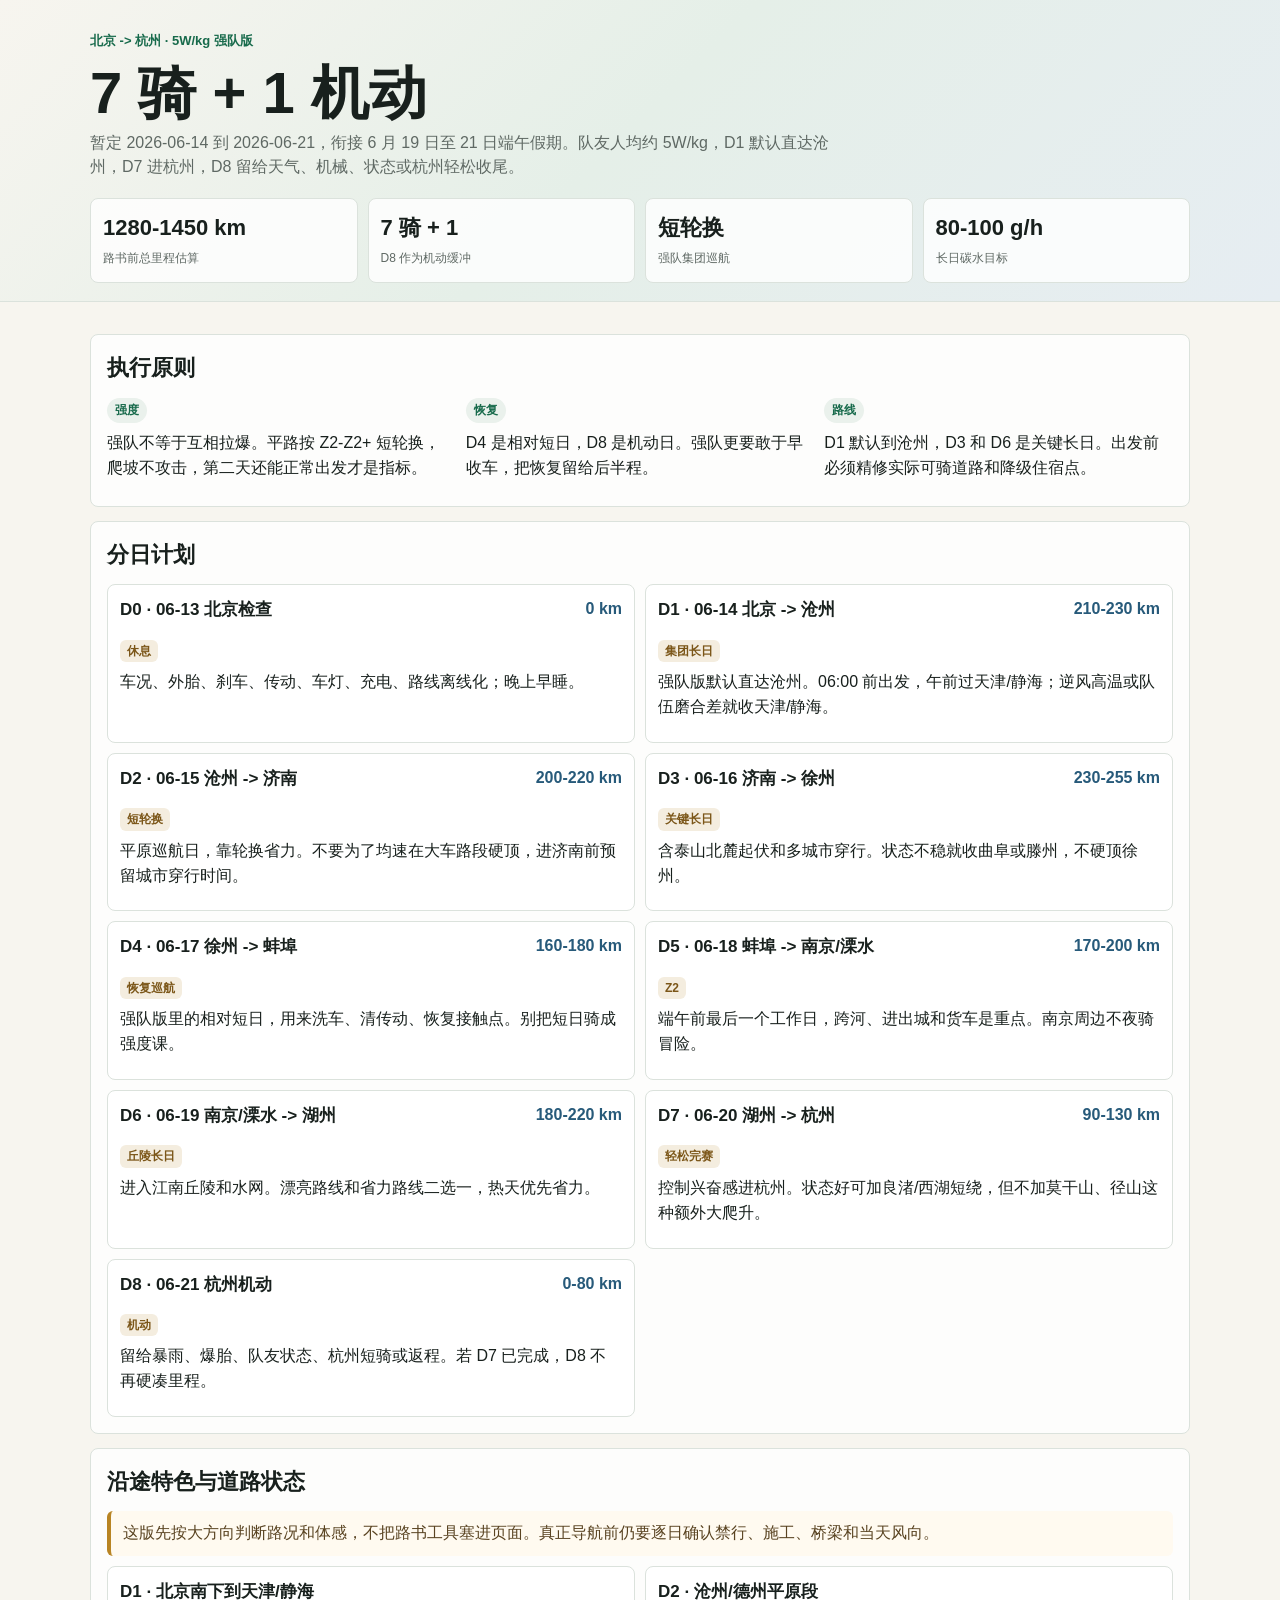
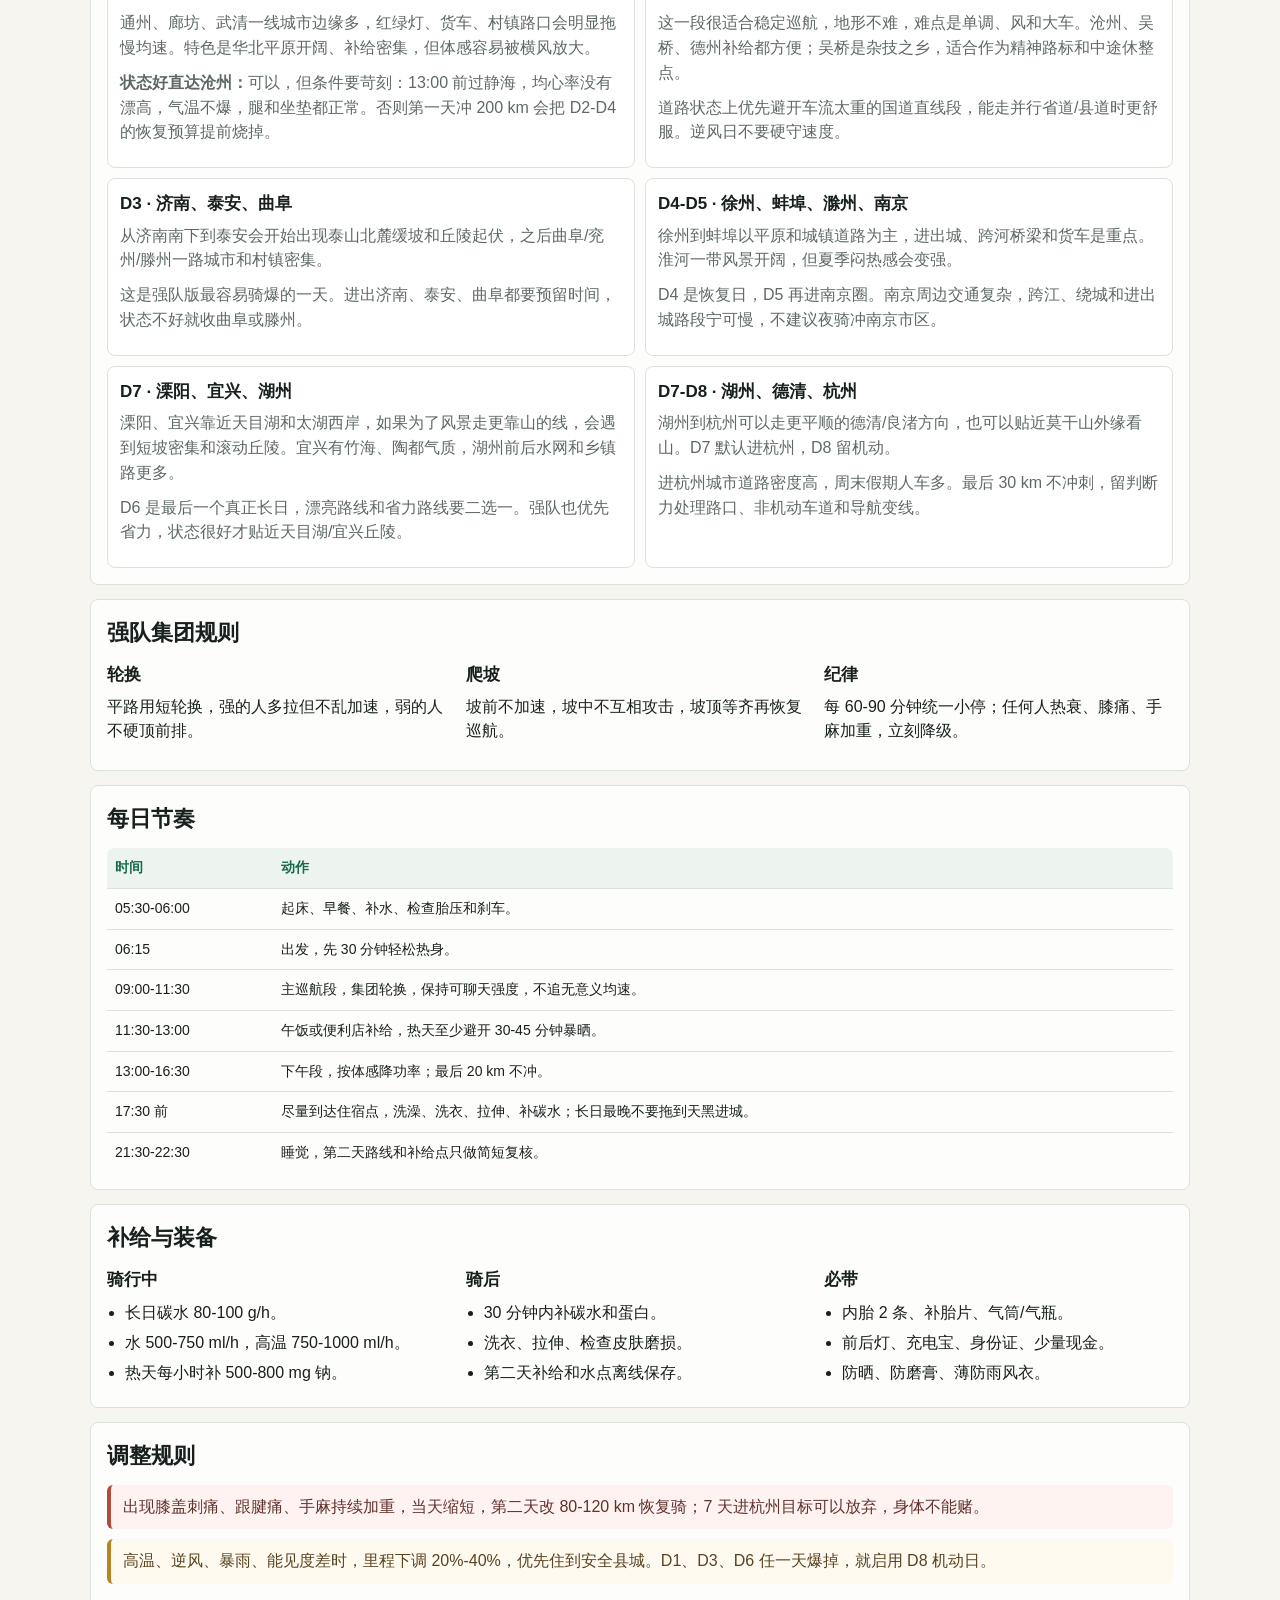
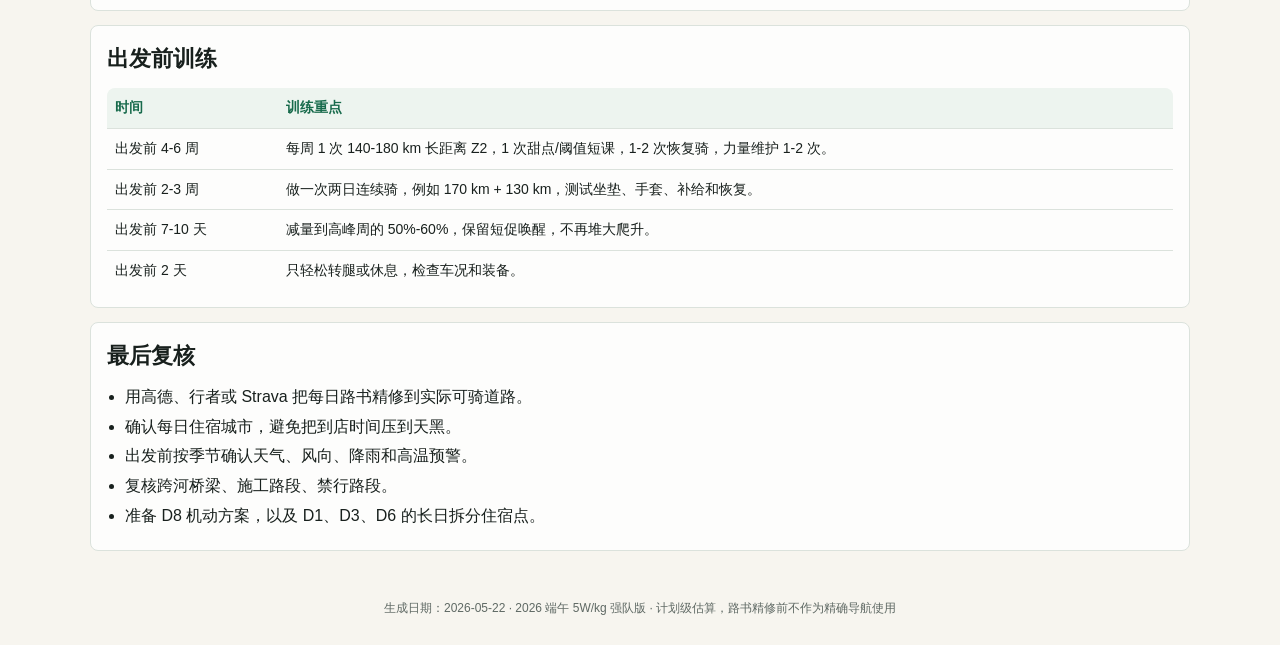
==== commit 5680c268: "Update cycling plan for strong team Change-Id: I7618466d151480b732f6d3a77f4bebec1a768dc9" ====
--- a/beijing-hangzhou-cycling-plan.html
+++ b/beijing-hangzhou-cycling-plan.html
@@ -178,14 +178,14 @@
 <body>
   <header>
     <div class="wrap">
-      <div class="eyebrow">北京 -> 杭州 · 2026 端午 8 天版</div>
-      <h1>8 天骑到杭州</h1>
-      <p class="lead">暂定 2026-06-14 到 2026-06-21，衔接 6 月 19 日至 21 日端午假期。基于最近 30 天约 800 km 骑行、关键单日 194 km / 3228 m 的能力画像制定，这是高强度执行版。</p>
+      <div class="eyebrow">北京 -> 杭州 · 5W/kg 强队版</div>
+      <h1>7 骑 + 1 机动</h1>
+      <p class="lead">暂定 2026-06-14 到 2026-06-21，衔接 6 月 19 日至 21 日端午假期。队友人均约 5W/kg，D1 默认直达沧州，D7 进杭州，D8 留给天气、机械、状态或杭州轻松收尾。</p>
       <div class="metrics">
         <div class="metric"><strong>1280-1450 km</strong><span>路书前总里程估算</span></div>
-        <div class="metric"><strong>8 天</strong><span>2026-06-14 -> 06-21</span></div>
-        <div class="metric"><strong>120-140 W</strong><span>主巡航功率参考</span></div>
-        <div class="metric"><strong>70-90 g/h</strong><span>骑行中碳水目标</span></div>
+        <div class="metric"><strong>7 骑 + 1</strong><span>D8 作为机动缓冲</span></div>
+        <div class="metric"><strong>短轮换</strong><span>强队集团巡航</span></div>
+        <div class="metric"><strong>80-100 g/h</strong><span>长日碳水目标</span></div>
       </div>
     </div>
   </header>
@@ -196,15 +196,15 @@
       <div class="grid">
         <div>
           <span class="pill">强度</span>
-          <p>全程按 Z2 耐力骑处理，爬坡和逆风不硬顶。8 天版多数日会到 155-190 km，第二天还能正常出发才是指标。</p>
+          <p>强队不等于互相拉爆。平路按 Z2-Z2+ 短轮换，爬坡不攻击，第二天还能正常出发才是指标。</p>
         </div>
         <div>
           <span class="pill">恢复</span>
-          <p>这版没有完整休整日，恢复靠早到店、吃够、睡够和疼痛管理。D2、D4、D7 是关键长日。</p>
+          <p>D4 是相对短日，D8 是机动日。强队更要敢于早收车，把恢复留给后半程。</p>
         </div>
         <div>
           <span class="pill">路线</span>
-          <p>城市和里程是计划级估算。出发前必须用高德、行者或 Strava 精修到实际可骑道路和降级住宿点。</p>
+          <p>D1 默认到沧州，D3 和 D6 是关键长日。出发前必须精修实际可骑道路和降级住宿点。</p>
         </div>
       </div>
     </section>
@@ -213,14 +213,14 @@
       <h2>分日计划</h2>
       <div class="days">
         <article class="day"><div class="day-top"><h3>D0 · 06-13 北京检查</h3><span class="km">0 km</span></div><span class="tag">休息</span><p>车况、外胎、刹车、传动、车灯、充电、路线离线化；晚上早睡。</p></article>
-        <article class="day"><div class="day-top"><h3>D1 · 06-14 北京 -> 天津/静海</h3><span class="km">130-150 km</span></div><span class="tag">Z2</span><p>默认收在天津/静海。若 13:00 前过静海、心率正常、无逆风高温、补给充足，可继续冲沧州，把 D2 压力降下来。</p></article>
-        <article class="day"><div class="day-top"><h3>D2 · 06-15 天津/静海 -> 德州</h3><span class="km">175-195 km</span></div><span class="tag">长日</span><p>第一根硬骨头，早出发。逆风强就住沧州南或吴桥，不硬顶德州。</p></article>
-        <article class="day"><div class="day-top"><h3>D3 · 06-16 德州 -> 泰安</h3><span class="km">155-175 km</span></div><span class="tag">Z2</span><p>进济南、出济南都留时间，泰安前不追均速，晚上重点补碳水。</p></article>
-        <article class="day"><div class="day-top"><h3>D4 · 06-17 泰安 -> 徐州</h3><span class="km">175-195 km</span></div><span class="tag">长日</span><p>中段丘陵和城市穿行混合，爬坡心率封顶，抵达徐州后清洁传动。</p></article>
-        <article class="day"><div class="day-top"><h3>D5 · 06-18 徐州 -> 蚌埠</h3><span class="km">160-180 km</span></div><span class="tag">Z2</span><p>端午假期前最后一个工作日，尽量 17:30 前到店，避免夜骑进城。</p></article>
-        <article class="day"><div class="day-top"><h3>D6 · 06-19 蚌埠 -> 南京/溧水</h3><span class="km">150-175 km</span></div><span class="tag">端午 D1</span><p>跨江和南京周边交通复杂，宁可提前收在溧水。</p></article>
-        <article class="day"><div class="day-top"><h3>D7 · 06-20 南京/溧水 -> 湖州</h3><span class="km">155-180 km</span></div><span class="tag">长日</span><p>最后一个长日，热和累计疲劳会放大风险，下午必须主动补水降温。</p></article>
-        <article class="day"><div class="day-top"><h3>D8 · 06-21 湖州 -> 杭州</h3><span class="km">85-105 km</span></div><span class="tag">轻松完赛</span><p>端午假期最后一天，控制兴奋感，进杭州注意城市道路和疲劳后的判断力。</p></article>
+        <article class="day"><div class="day-top"><h3>D1 · 06-14 北京 -> 沧州</h3><span class="km">210-230 km</span></div><span class="tag">集团长日</span><p>强队版默认直达沧州。06:00 前出发，午前过天津/静海；逆风高温或队伍磨合差就收天津/静海。</p></article>
+        <article class="day"><div class="day-top"><h3>D2 · 06-15 沧州 -> 济南</h3><span class="km">200-220 km</span></div><span class="tag">短轮换</span><p>平原巡航日，靠轮换省力。不要为了均速在大车路段硬顶，进济南前预留城市穿行时间。</p></article>
+        <article class="day"><div class="day-top"><h3>D3 · 06-16 济南 -> 徐州</h3><span class="km">230-255 km</span></div><span class="tag">关键长日</span><p>含泰山北麓起伏和多城市穿行。状态不稳就收曲阜或滕州，不硬顶徐州。</p></article>
+        <article class="day"><div class="day-top"><h3>D4 · 06-17 徐州 -> 蚌埠</h3><span class="km">160-180 km</span></div><span class="tag">恢复巡航</span><p>强队版里的相对短日，用来洗车、清传动、恢复接触点。别把短日骑成强度课。</p></article>
+        <article class="day"><div class="day-top"><h3>D5 · 06-18 蚌埠 -> 南京/溧水</h3><span class="km">170-200 km</span></div><span class="tag">Z2</span><p>端午前最后一个工作日，跨河、进出城和货车是重点。南京周边不夜骑冒险。</p></article>
+        <article class="day"><div class="day-top"><h3>D6 · 06-19 南京/溧水 -> 湖州</h3><span class="km">180-220 km</span></div><span class="tag">丘陵长日</span><p>进入江南丘陵和水网。漂亮路线和省力路线二选一，热天优先省力。</p></article>
+        <article class="day"><div class="day-top"><h3>D7 · 06-20 湖州 -> 杭州</h3><span class="km">90-130 km</span></div><span class="tag">轻松完赛</span><p>控制兴奋感进杭州。状态好可加良渚/西湖短绕，但不加莫干山、径山这种额外大爬升。</p></article>
+        <article class="day"><div class="day-top"><h3>D8 · 06-21 杭州机动</h3><span class="km">0-80 km</span></div><span class="tag">机动</span><p>留给暴雨、爆胎、队友状态、杭州短骑或返程。若 D7 已完成，D8 不再硬凑里程。</p></article>
       </div>
     </section>
 
@@ -239,25 +239,43 @@
           <p>道路状态上优先避开车流太重的国道直线段，能走并行省道/县道时更舒服。逆风日不要硬守速度。</p>
         </article>
         <article class="route-note">
-          <h3>D3-D4 · 济南、泰安、曲阜</h3>
-          <p>从济南南下到泰安会开始出现泰山北麓缓坡和丘陵起伏，D4 离开泰安后仍有短坡和滚动路。这里是全线最有“地形存在感”的早段。</p>
-          <p>特色上，泰安看泰山气质，曲阜是孔子故里。道路状态上进出济南、泰安要预留城市穿行时间，不要把爬坡段安排到傍晚疲劳时。</p>
-        </article>
-        <article class="route-note">
-          <h3>D5-D6 · 徐州、蚌埠、滁州、南京</h3>
+          <h3>D3 · 济南、泰安、曲阜</h3>
+          <p>从济南南下到泰安会开始出现泰山北麓缓坡和丘陵起伏，之后曲阜/兖州/滕州一路城市和村镇密集。</p>
+          <p>这是强队版最容易骑爆的一天。进出济南、泰安、曲阜都要预留时间，状态不好就收曲阜或滕州。</p>
+        </article>
+        <article class="route-note">
+          <h3>D4-D5 · 徐州、蚌埠、滁州、南京</h3>
           <p>徐州到蚌埠以平原和城镇道路为主，进出城、跨河桥梁和货车是重点。淮河一带风景开阔，但夏季闷热感会变强。</p>
-          <p>南京周边交通复杂，端午第一天车流可能更乱。跨江、绕城和进出城路段宁可慢，不建议夜骑冲南京市区。</p>
+          <p>D4 是恢复日，D5 再进南京圈。南京周边交通复杂，跨江、绕城和进出城路段宁可慢，不建议夜骑冲南京市区。</p>
         </article>
         <article class="route-note">
           <h3>D7 · 溧阳、宜兴、湖州</h3>
           <p>溧阳、宜兴靠近天目湖和太湖西岸，如果为了风景走更靠山的线，会遇到短坡密集和滚动丘陵。宜兴有竹海、陶都气质，湖州前后水网和乡镇路更多。</p>
-          <p>D7 是最后一个长日，漂亮路线和省力路线要二选一。8 天版默认省力，状态很好才贴近天目湖/宜兴丘陵。</p>
-        </article>
-        <article class="route-note">
-          <h3>D8 · 湖州、德清、杭州</h3>
-          <p>湖州到杭州可以走更平顺的德清/良渚方向，也可以贴近莫干山外缘看山。8 天版默认不加莫干山和径山，最后一天任务是安全进杭州。</p>
+          <p>D6 是最后一个真正长日，漂亮路线和省力路线要二选一。强队也优先省力，状态很好才贴近天目湖/宜兴丘陵。</p>
+        </article>
+        <article class="route-note">
+          <h3>D7-D8 · 湖州、德清、杭州</h3>
+          <p>湖州到杭州可以走更平顺的德清/良渚方向，也可以贴近莫干山外缘看山。D7 默认进杭州，D8 留机动。</p>
           <p>进杭州城市道路密度高，周末假期人车多。最后 30 km 不冲刺，留判断力处理路口、非机动车道和导航变线。</p>
         </article>
+      </div>
+    </section>
+
+    <section>
+      <h2>强队集团规则</h2>
+      <div class="grid">
+        <div>
+          <h3>轮换</h3>
+          <p>平路用短轮换，强的人多拉但不乱加速，弱的人不硬顶前排。</p>
+        </div>
+        <div>
+          <h3>爬坡</h3>
+          <p>坡前不加速，坡中不互相攻击，坡顶等齐再恢复巡航。</p>
+        </div>
+        <div>
+          <h3>纪律</h3>
+          <p>每 60-90 分钟统一小停；任何人热衰、膝痛、手麻加重，立刻降级。</p>
+        </div>
       </div>
     </section>
 
@@ -267,7 +285,7 @@
         <tr><th>时间</th><th>动作</th></tr>
         <tr><td>05:30-06:00</td><td>起床、早餐、补水、检查胎压和刹车。</td></tr>
         <tr><td>06:15</td><td>出发，先 30 分钟轻松热身。</td></tr>
-        <tr><td>09:00-11:30</td><td>主巡航段，保持可聊天强度，不追均速。</td></tr>
+        <tr><td>09:00-11:30</td><td>主巡航段，集团轮换，保持可聊天强度，不追无意义均速。</td></tr>
         <tr><td>11:30-13:00</td><td>午饭或便利店补给，热天至少避开 30-45 分钟暴晒。</td></tr>
         <tr><td>13:00-16:30</td><td>下午段，按体感降功率；最后 20 km 不冲。</td></tr>
         <tr><td>17:30 前</td><td>尽量到达住宿点，洗澡、洗衣、拉伸、补碳水；长日最晚不要拖到天黑进城。</td></tr>
@@ -281,7 +299,7 @@
         <div>
           <h3>骑行中</h3>
           <ul>
-            <li>碳水 70-90 g/h。</li>
+            <li>长日碳水 80-100 g/h。</li>
             <li>水 500-750 ml/h，高温 750-1000 ml/h。</li>
             <li>热天每小时补 500-800 mg 钠。</li>
           </ul>
@@ -307,8 +325,8 @@
 
     <section>
       <h2>调整规则</h2>
-      <p class="note risk">出现膝盖刺痛、跟腱痛、手麻持续加重，当天缩短，第二天改 80-120 km 恢复骑；8 天目标可以放弃，身体不能赌。</p>
-      <p class="note">高温、逆风、暴雨、能见度差时，里程下调 20%-40%，优先住到安全县城。D2、D4、D7 任一天爆掉，就把总计划改成 9-10 天版。</p>
+      <p class="note risk">出现膝盖刺痛、跟腱痛、手麻持续加重，当天缩短，第二天改 80-120 km 恢复骑；7 天进杭州目标可以放弃，身体不能赌。</p>
+      <p class="note">高温、逆风、暴雨、能见度差时，里程下调 20%-40%，优先住到安全县城。D1、D3、D6 任一天爆掉，就启用 D8 机动日。</p>
     </section>
 
     <section>
@@ -329,11 +347,11 @@
         <li>确认每日住宿城市，避免把到店时间压到天黑。</li>
         <li>出发前按季节确认天气、风向、降雨和高温预警。</li>
         <li>复核跨河桥梁、施工路段、禁行路段。</li>
-        <li>准备 9-10 天降级方案，尤其是 D2、D4、D7 的长日拆分住宿点。</li>
+        <li>准备 D8 机动方案，以及 D1、D3、D6 的长日拆分住宿点。</li>
       </ul>
     </section>
   </main>
 
-  <div class="footer">生成日期：2026-05-18 · 2026 端午 8 天版 · 计划级估算，路书精修前不作为精确导航使用</div>
+  <div class="footer">生成日期：2026-05-22 · 2026 端午 5W/kg 强队版 · 计划级估算，路书精修前不作为精确导航使用</div>
 </body>
 </html>
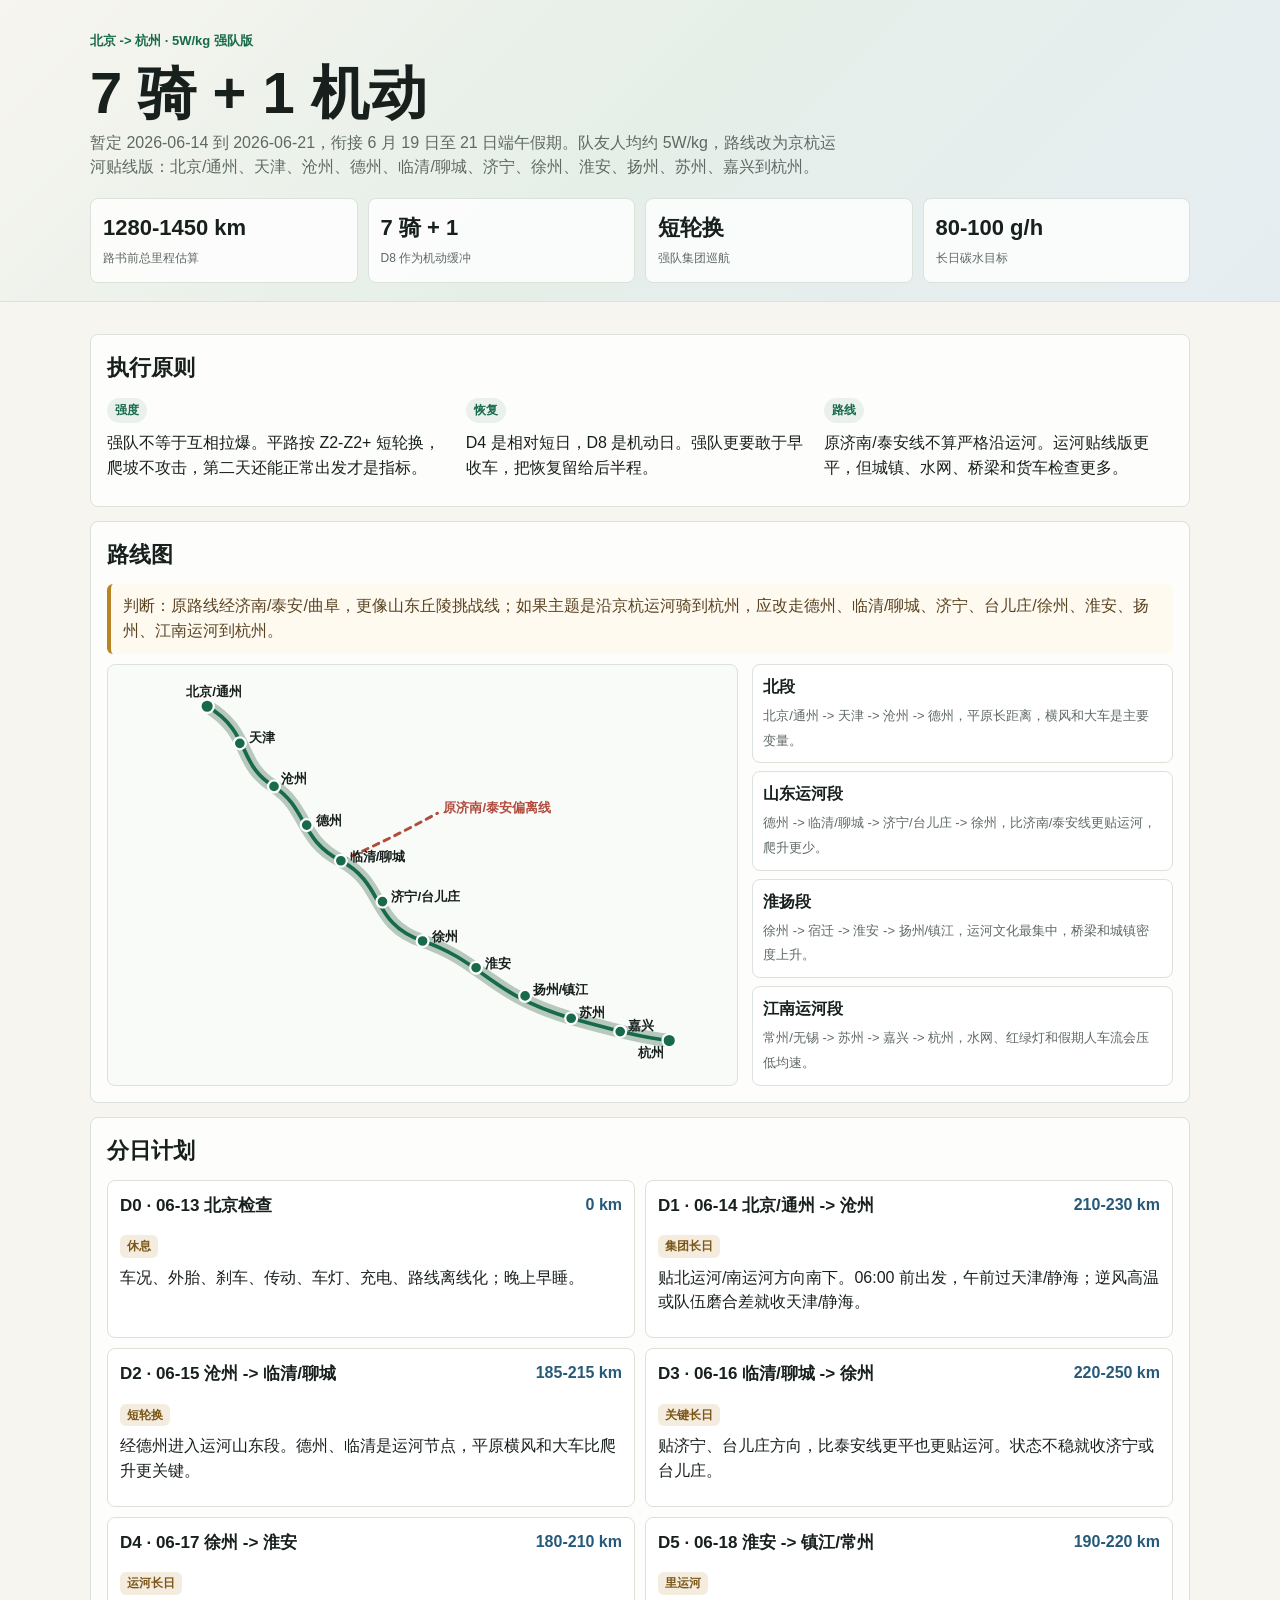
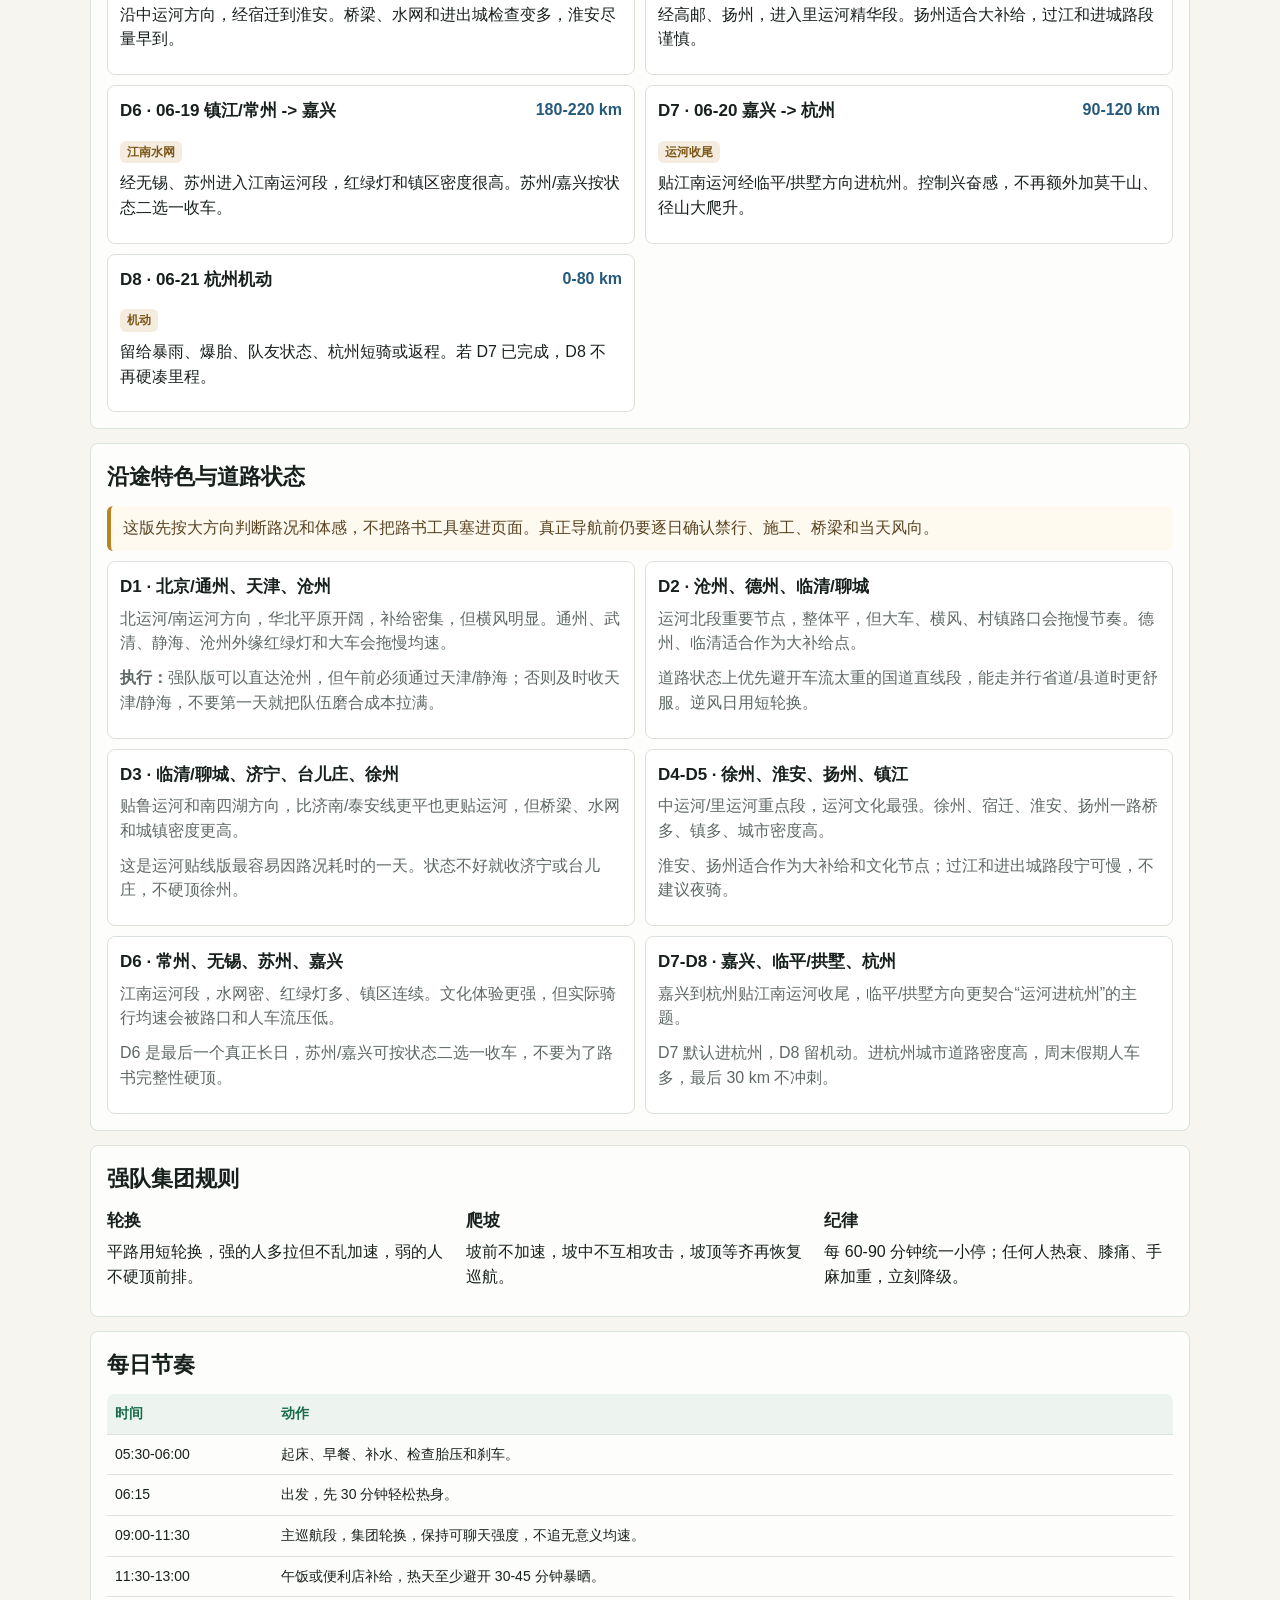
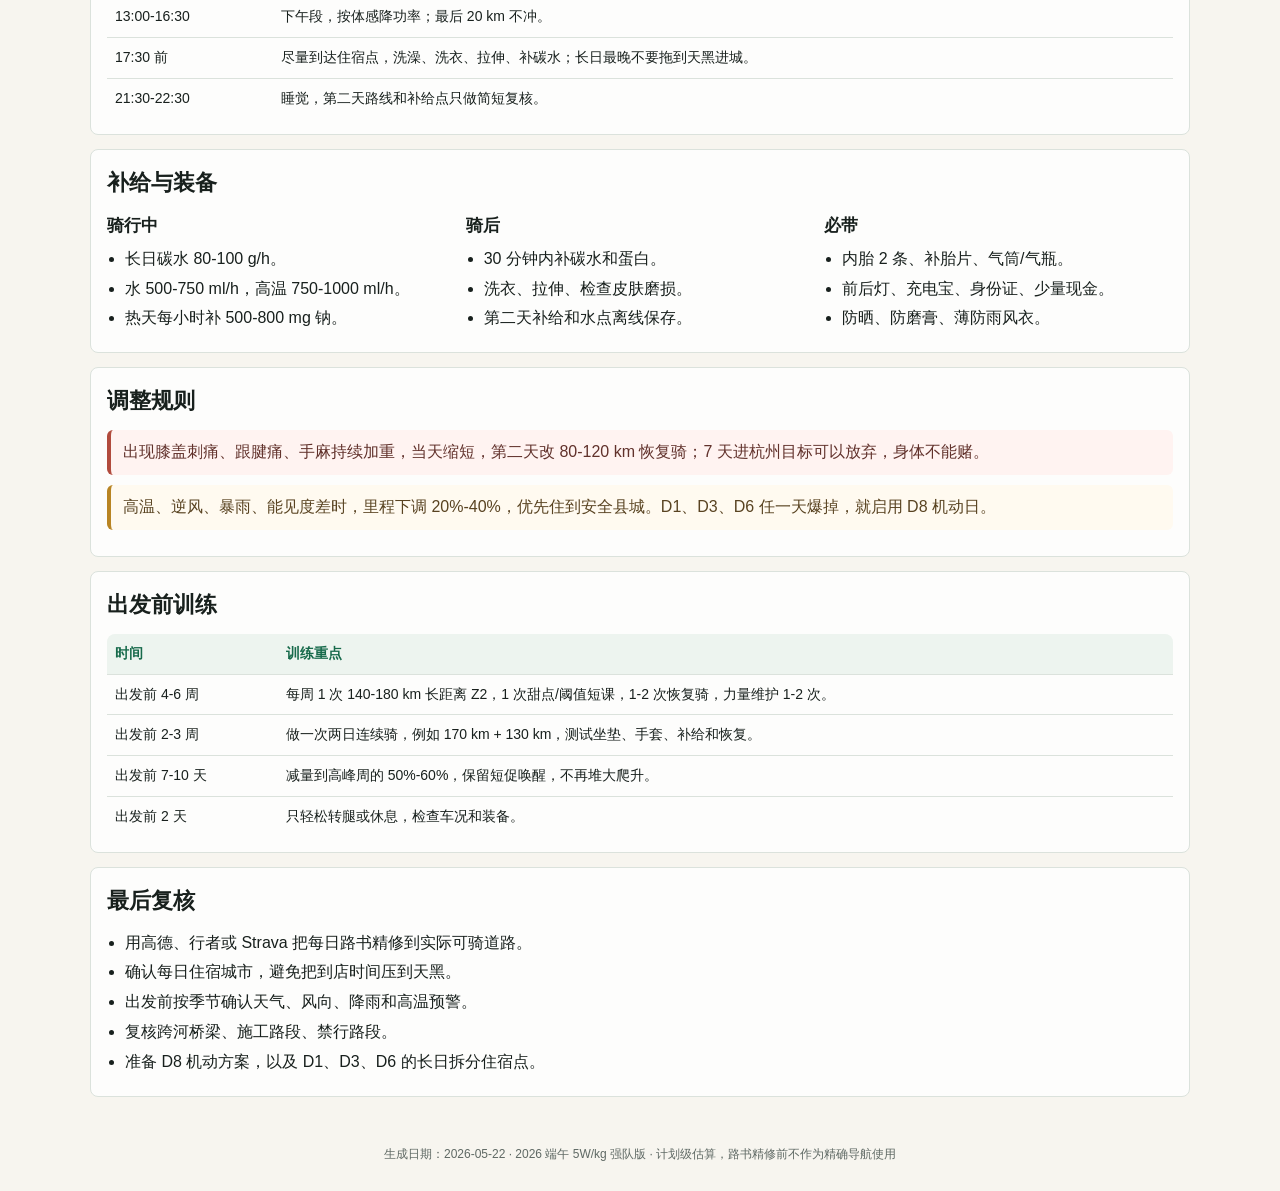
==== commit 9c285cf8: "Align cycling route with Grand Canal Change-Id: Ia5b5e42e92ff089b7c57df09e9b6a3ca28199fd1" ====
--- a/beijing-hangzhou-cycling-plan.html
+++ b/beijing-hangzhou-cycling-plan.html
@@ -158,6 +158,42 @@
       color: var(--muted);
       margin-bottom: 10px;
     }
+    .route-map {
+      display: grid;
+      grid-template-columns: minmax(0, 1.2fr) minmax(260px, .8fr);
+      gap: 14px;
+      align-items: stretch;
+    }
+    .map-panel {
+      background: #f8fbf8;
+      border: 1px solid var(--line);
+      border-radius: 8px;
+      padding: 10px;
+      overflow: hidden;
+    }
+    .map-panel svg {
+      width: 100%;
+      height: auto;
+      display: block;
+    }
+    .checkpoint-list {
+      display: grid;
+      gap: 8px;
+    }
+    .checkpoint {
+      background: var(--panel);
+      border: 1px solid var(--line);
+      border-radius: 8px;
+      padding: 10px;
+    }
+    .checkpoint strong {
+      display: block;
+      margin-bottom: 3px;
+    }
+    .checkpoint span {
+      color: var(--muted);
+      font-size: 13px;
+    }
     .risk { border-left-color: var(--red); background: #fff3f1; color: #61312b; }
     .footer {
       color: var(--muted);
@@ -166,7 +202,7 @@
       padding: 16px 18px 28px;
     }
     @media (max-width: 780px) {
-      .metrics, .grid, .days, .route-notes { grid-template-columns: 1fr; }
+      .metrics, .grid, .days, .route-notes, .route-map { grid-template-columns: 1fr; }
       header { padding-top: 22px; }
       main { padding: 12px; }
       section { padding: 14px; }
@@ -180,7 +216,7 @@
     <div class="wrap">
       <div class="eyebrow">北京 -> 杭州 · 5W/kg 强队版</div>
       <h1>7 骑 + 1 机动</h1>
-      <p class="lead">暂定 2026-06-14 到 2026-06-21，衔接 6 月 19 日至 21 日端午假期。队友人均约 5W/kg，D1 默认直达沧州，D7 进杭州，D8 留给天气、机械、状态或杭州轻松收尾。</p>
+      <p class="lead">暂定 2026-06-14 到 2026-06-21，衔接 6 月 19 日至 21 日端午假期。队友人均约 5W/kg，路线改为京杭运河贴线版：北京/通州、天津、沧州、德州、临清/聊城、济宁、徐州、淮安、扬州、苏州、嘉兴到杭州。</p>
       <div class="metrics">
         <div class="metric"><strong>1280-1450 km</strong><span>路书前总里程估算</span></div>
         <div class="metric"><strong>7 骑 + 1</strong><span>D8 作为机动缓冲</span></div>
@@ -204,7 +240,35 @@
         </div>
         <div>
           <span class="pill">路线</span>
-          <p>D1 默认到沧州，D3 和 D6 是关键长日。出发前必须精修实际可骑道路和降级住宿点。</p>
+          <p>原济南/泰安线不算严格沿运河。运河贴线版更平，但城镇、水网、桥梁和货车检查更多。</p>
+        </div>
+      </div>
+    </section>
+
+    <section>
+      <h2>路线图</h2>
+      <p class="note">判断：原路线经济南/泰安/曲阜，更像山东丘陵挑战线；如果主题是沿京杭运河骑到杭州，应改走德州、临清/聊城、济宁、台儿庄/徐州、淮安、扬州、江南运河到杭州。</p>
+      <div class="route-map">
+        <div class="map-panel">
+          <svg viewBox="0 0 820 520" role="img" aria-label="北京到杭州京杭运河贴线骑行示意图">
+            <rect x="0" y="0" width="820" height="520" fill="#f8fbf8"/>
+            <path d="M120 42 C180 78, 160 120, 210 150 C255 180, 245 222, 300 250 C360 282, 340 334, 410 358 C492 386, 500 430, 610 462 C668 478, 706 488, 742 492" fill="none" stroke="#b7c8bd" stroke-width="18" stroke-linecap="round"/>
+            <path d="M120 42 C180 78, 160 120, 210 150 C255 180, 245 222, 300 250 C360 282, 340 334, 410 358 C492 386, 500 430, 610 462 C668 478, 706 488, 742 492" fill="none" stroke="#176a4b" stroke-width="5" stroke-linecap="round"/>
+            <path d="M300 250 C346 230, 386 210, 430 186" fill="none" stroke="#b14b3d" stroke-width="4" stroke-dasharray="8 8" stroke-linecap="round"/>
+            <text x="438" y="184" fill="#b14b3d" font-size="18" font-weight="700">原济南/泰安偏离线</text>
+            <g fill="#176a4b" stroke="#fff" stroke-width="3">
+              <circle cx="120" cy="42" r="9"/><circle cx="164" cy="92" r="8"/><circle cx="210" cy="150" r="8"/><circle cx="254" cy="202" r="8"/><circle cx="300" cy="250" r="8"/><circle cx="356" cy="305" r="8"/><circle cx="410" cy="358" r="8"/><circle cx="482" cy="394" r="8"/><circle cx="548" cy="432" r="8"/><circle cx="610" cy="462" r="8"/><circle cx="676" cy="480" r="8"/><circle cx="742" cy="492" r="9"/>
+            </g>
+            <g fill="#18201d" font-size="18" font-weight="700">
+              <text x="92" y="28">北京/通州</text><text x="176" y="90">天津</text><text x="220" y="146">沧州</text><text x="266" y="202">德州</text><text x="312" y="250">临清/聊城</text><text x="368" y="304">济宁/台儿庄</text><text x="422" y="358">徐州</text><text x="494" y="394">淮安</text><text x="558" y="430">扬州/镇江</text><text x="620" y="460">苏州</text><text x="686" y="478">嘉兴</text><text x="700" y="514">杭州</text>
+            </g>
+          </svg>
+        </div>
+        <div class="checkpoint-list">
+          <div class="checkpoint"><strong>北段</strong><span>北京/通州 -> 天津 -> 沧州 -> 德州，平原长距离，横风和大车是主要变量。</span></div>
+          <div class="checkpoint"><strong>山东运河段</strong><span>德州 -> 临清/聊城 -> 济宁/台儿庄 -> 徐州，比济南/泰安线更贴运河，爬升更少。</span></div>
+          <div class="checkpoint"><strong>淮扬段</strong><span>徐州 -> 宿迁 -> 淮安 -> 扬州/镇江，运河文化最集中，桥梁和城镇密度上升。</span></div>
+          <div class="checkpoint"><strong>江南运河段</strong><span>常州/无锡 -> 苏州 -> 嘉兴 -> 杭州，水网、红绿灯和假期人车流会压低均速。</span></div>
         </div>
       </div>
     </section>
@@ -213,13 +277,13 @@
       <h2>分日计划</h2>
       <div class="days">
         <article class="day"><div class="day-top"><h3>D0 · 06-13 北京检查</h3><span class="km">0 km</span></div><span class="tag">休息</span><p>车况、外胎、刹车、传动、车灯、充电、路线离线化；晚上早睡。</p></article>
-        <article class="day"><div class="day-top"><h3>D1 · 06-14 北京 -> 沧州</h3><span class="km">210-230 km</span></div><span class="tag">集团长日</span><p>强队版默认直达沧州。06:00 前出发，午前过天津/静海；逆风高温或队伍磨合差就收天津/静海。</p></article>
-        <article class="day"><div class="day-top"><h3>D2 · 06-15 沧州 -> 济南</h3><span class="km">200-220 km</span></div><span class="tag">短轮换</span><p>平原巡航日，靠轮换省力。不要为了均速在大车路段硬顶，进济南前预留城市穿行时间。</p></article>
-        <article class="day"><div class="day-top"><h3>D3 · 06-16 济南 -> 徐州</h3><span class="km">230-255 km</span></div><span class="tag">关键长日</span><p>含泰山北麓起伏和多城市穿行。状态不稳就收曲阜或滕州，不硬顶徐州。</p></article>
-        <article class="day"><div class="day-top"><h3>D4 · 06-17 徐州 -> 蚌埠</h3><span class="km">160-180 km</span></div><span class="tag">恢复巡航</span><p>强队版里的相对短日，用来洗车、清传动、恢复接触点。别把短日骑成强度课。</p></article>
-        <article class="day"><div class="day-top"><h3>D5 · 06-18 蚌埠 -> 南京/溧水</h3><span class="km">170-200 km</span></div><span class="tag">Z2</span><p>端午前最后一个工作日，跨河、进出城和货车是重点。南京周边不夜骑冒险。</p></article>
-        <article class="day"><div class="day-top"><h3>D6 · 06-19 南京/溧水 -> 湖州</h3><span class="km">180-220 km</span></div><span class="tag">丘陵长日</span><p>进入江南丘陵和水网。漂亮路线和省力路线二选一，热天优先省力。</p></article>
-        <article class="day"><div class="day-top"><h3>D7 · 06-20 湖州 -> 杭州</h3><span class="km">90-130 km</span></div><span class="tag">轻松完赛</span><p>控制兴奋感进杭州。状态好可加良渚/西湖短绕，但不加莫干山、径山这种额外大爬升。</p></article>
+        <article class="day"><div class="day-top"><h3>D1 · 06-14 北京/通州 -> 沧州</h3><span class="km">210-230 km</span></div><span class="tag">集团长日</span><p>贴北运河/南运河方向南下。06:00 前出发，午前过天津/静海；逆风高温或队伍磨合差就收天津/静海。</p></article>
+        <article class="day"><div class="day-top"><h3>D2 · 06-15 沧州 -> 临清/聊城</h3><span class="km">185-215 km</span></div><span class="tag">短轮换</span><p>经德州进入运河山东段。德州、临清是运河节点，平原横风和大车比爬升更关键。</p></article>
+        <article class="day"><div class="day-top"><h3>D3 · 06-16 临清/聊城 -> 徐州</h3><span class="km">220-250 km</span></div><span class="tag">关键长日</span><p>贴济宁、台儿庄方向，比泰安线更平也更贴运河。状态不稳就收济宁或台儿庄。</p></article>
+        <article class="day"><div class="day-top"><h3>D4 · 06-17 徐州 -> 淮安</h3><span class="km">180-210 km</span></div><span class="tag">运河长日</span><p>沿中运河方向，经宿迁到淮安。桥梁、水网和进出城检查变多，淮安尽量早到。</p></article>
+        <article class="day"><div class="day-top"><h3>D5 · 06-18 淮安 -> 镇江/常州</h3><span class="km">190-220 km</span></div><span class="tag">里运河</span><p>经高邮、扬州，进入里运河精华段。扬州适合大补给，过江和进城路段谨慎。</p></article>
+        <article class="day"><div class="day-top"><h3>D6 · 06-19 镇江/常州 -> 嘉兴</h3><span class="km">180-220 km</span></div><span class="tag">江南水网</span><p>经无锡、苏州进入江南运河段，红绿灯和镇区密度很高。苏州/嘉兴按状态二选一收车。</p></article>
+        <article class="day"><div class="day-top"><h3>D7 · 06-20 嘉兴 -> 杭州</h3><span class="km">90-120 km</span></div><span class="tag">运河收尾</span><p>贴江南运河经临平/拱墅方向进杭州。控制兴奋感，不再额外加莫干山、径山大爬升。</p></article>
         <article class="day"><div class="day-top"><h3>D8 · 06-21 杭州机动</h3><span class="km">0-80 km</span></div><span class="tag">机动</span><p>留给暴雨、爆胎、队友状态、杭州短骑或返程。若 D7 已完成，D8 不再硬凑里程。</p></article>
       </div>
     </section>
@@ -229,34 +293,34 @@
       <p class="note">这版先按大方向判断路况和体感，不把路书工具塞进页面。真正导航前仍要逐日确认禁行、施工、桥梁和当天风向。</p>
       <div class="route-notes">
         <article class="route-note">
-          <h3>D1 · 北京南下到天津/静海</h3>
-          <p>通州、廊坊、武清一线城市边缘多，红绿灯、货车、村镇路口会明显拖慢均速。特色是华北平原开阔、补给密集，但体感容易被横风放大。</p>
-          <p><strong>状态好直达沧州：</strong>可以，但条件要苛刻：13:00 前过静海，均心率没有漂高，气温不爆，腿和坐垫都正常。否则第一天冲 200 km 会把 D2-D4 的恢复预算提前烧掉。</p>
-        </article>
-        <article class="route-note">
-          <h3>D2 · 沧州/德州平原段</h3>
-          <p>这一段很适合稳定巡航，地形不难，难点是单调、风和大车。沧州、吴桥、德州补给都方便；吴桥是杂技之乡，适合作为精神路标和中途休整点。</p>
-          <p>道路状态上优先避开车流太重的国道直线段，能走并行省道/县道时更舒服。逆风日不要硬守速度。</p>
-        </article>
-        <article class="route-note">
-          <h3>D3 · 济南、泰安、曲阜</h3>
-          <p>从济南南下到泰安会开始出现泰山北麓缓坡和丘陵起伏，之后曲阜/兖州/滕州一路城市和村镇密集。</p>
-          <p>这是强队版最容易骑爆的一天。进出济南、泰安、曲阜都要预留时间，状态不好就收曲阜或滕州。</p>
-        </article>
-        <article class="route-note">
-          <h3>D4-D5 · 徐州、蚌埠、滁州、南京</h3>
-          <p>徐州到蚌埠以平原和城镇道路为主，进出城、跨河桥梁和货车是重点。淮河一带风景开阔，但夏季闷热感会变强。</p>
-          <p>D4 是恢复日，D5 再进南京圈。南京周边交通复杂，跨江、绕城和进出城路段宁可慢，不建议夜骑冲南京市区。</p>
-        </article>
-        <article class="route-note">
-          <h3>D7 · 溧阳、宜兴、湖州</h3>
-          <p>溧阳、宜兴靠近天目湖和太湖西岸，如果为了风景走更靠山的线，会遇到短坡密集和滚动丘陵。宜兴有竹海、陶都气质，湖州前后水网和乡镇路更多。</p>
-          <p>D6 是最后一个真正长日，漂亮路线和省力路线要二选一。强队也优先省力，状态很好才贴近天目湖/宜兴丘陵。</p>
-        </article>
-        <article class="route-note">
-          <h3>D7-D8 · 湖州、德清、杭州</h3>
-          <p>湖州到杭州可以走更平顺的德清/良渚方向，也可以贴近莫干山外缘看山。D7 默认进杭州，D8 留机动。</p>
-          <p>进杭州城市道路密度高，周末假期人车多。最后 30 km 不冲刺，留判断力处理路口、非机动车道和导航变线。</p>
+          <h3>D1 · 北京/通州、天津、沧州</h3>
+          <p>北运河/南运河方向，华北平原开阔，补给密集，但横风明显。通州、武清、静海、沧州外缘红绿灯和大车会拖慢均速。</p>
+          <p><strong>执行：</strong>强队版可以直达沧州，但午前必须通过天津/静海；否则及时收天津/静海，不要第一天就把队伍磨合成本拉满。</p>
+        </article>
+        <article class="route-note">
+          <h3>D2 · 沧州、德州、临清/聊城</h3>
+          <p>运河北段重要节点，整体平，但大车、横风、村镇路口会拖慢节奏。德州、临清适合作为大补给点。</p>
+          <p>道路状态上优先避开车流太重的国道直线段，能走并行省道/县道时更舒服。逆风日用短轮换。</p>
+        </article>
+        <article class="route-note">
+          <h3>D3 · 临清/聊城、济宁、台儿庄、徐州</h3>
+          <p>贴鲁运河和南四湖方向，比济南/泰安线更平也更贴运河，但桥梁、水网和城镇密度更高。</p>
+          <p>这是运河贴线版最容易因路况耗时的一天。状态不好就收济宁或台儿庄，不硬顶徐州。</p>
+        </article>
+        <article class="route-note">
+          <h3>D4-D5 · 徐州、淮安、扬州、镇江</h3>
+          <p>中运河/里运河重点段，运河文化最强。徐州、宿迁、淮安、扬州一路桥多、镇多、城市密度高。</p>
+          <p>淮安、扬州适合作为大补给和文化节点；过江和进出城路段宁可慢，不建议夜骑。</p>
+        </article>
+        <article class="route-note">
+          <h3>D6 · 常州、无锡、苏州、嘉兴</h3>
+          <p>江南运河段，水网密、红绿灯多、镇区连续。文化体验更强，但实际骑行均速会被路口和人车流压低。</p>
+          <p>D6 是最后一个真正长日，苏州/嘉兴可按状态二选一收车，不要为了路书完整性硬顶。</p>
+        </article>
+        <article class="route-note">
+          <h3>D7-D8 · 嘉兴、临平/拱墅、杭州</h3>
+          <p>嘉兴到杭州贴江南运河收尾，临平/拱墅方向更契合“运河进杭州”的主题。</p>
+          <p>D7 默认进杭州，D8 留机动。进杭州城市道路密度高，周末假期人车多，最后 30 km 不冲刺。</p>
         </article>
       </div>
     </section>
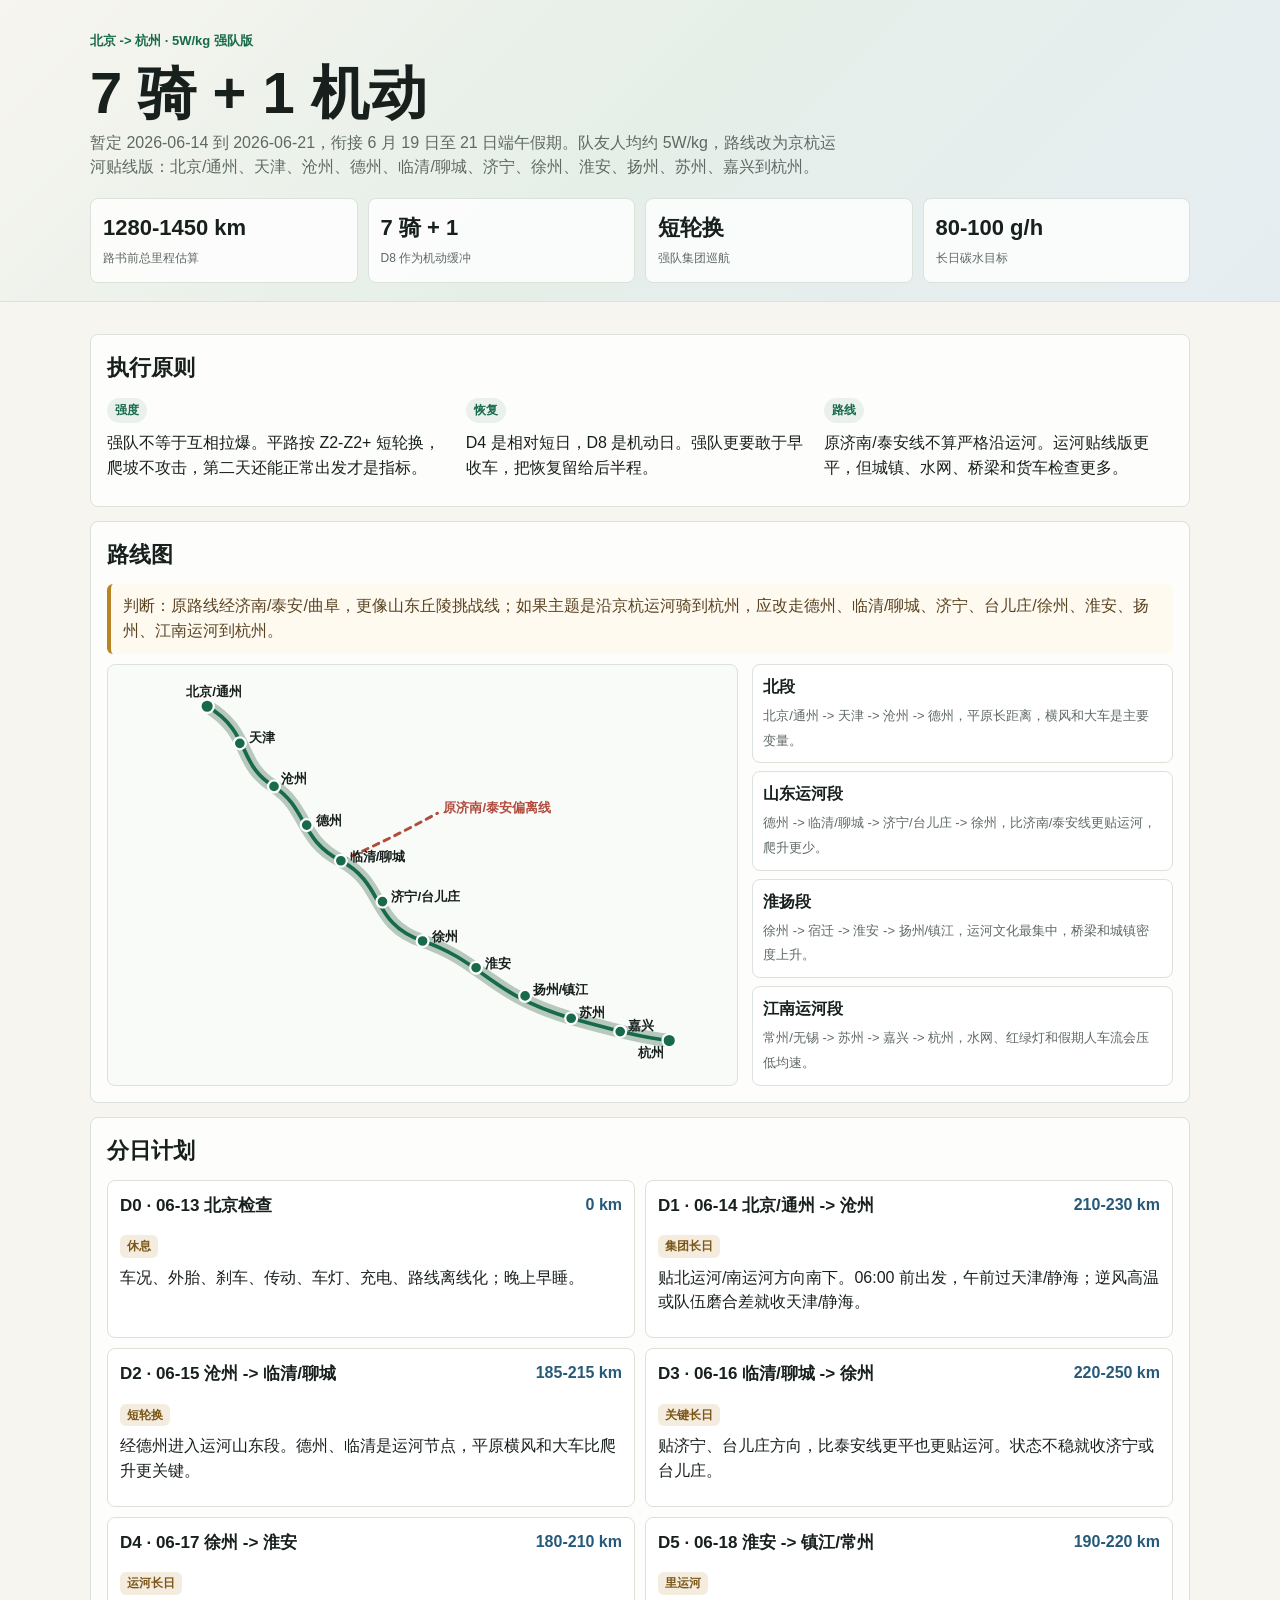
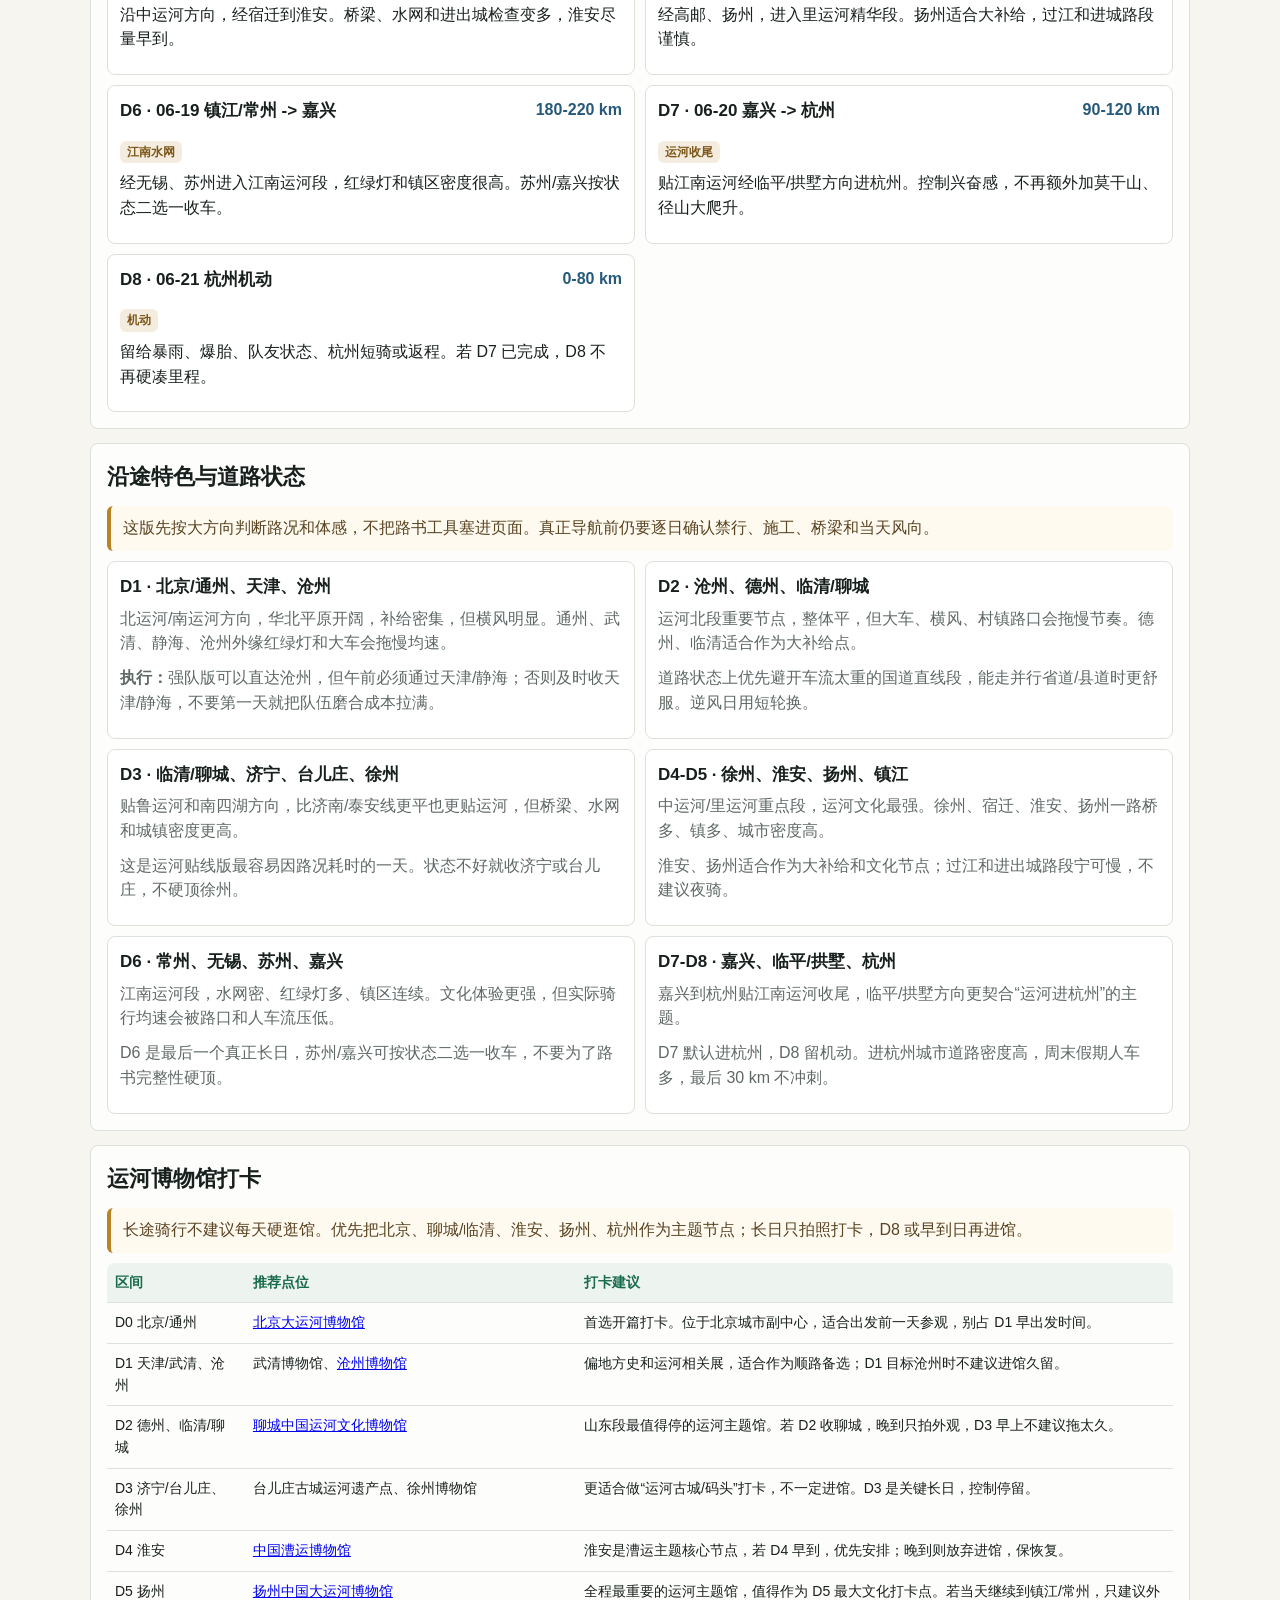
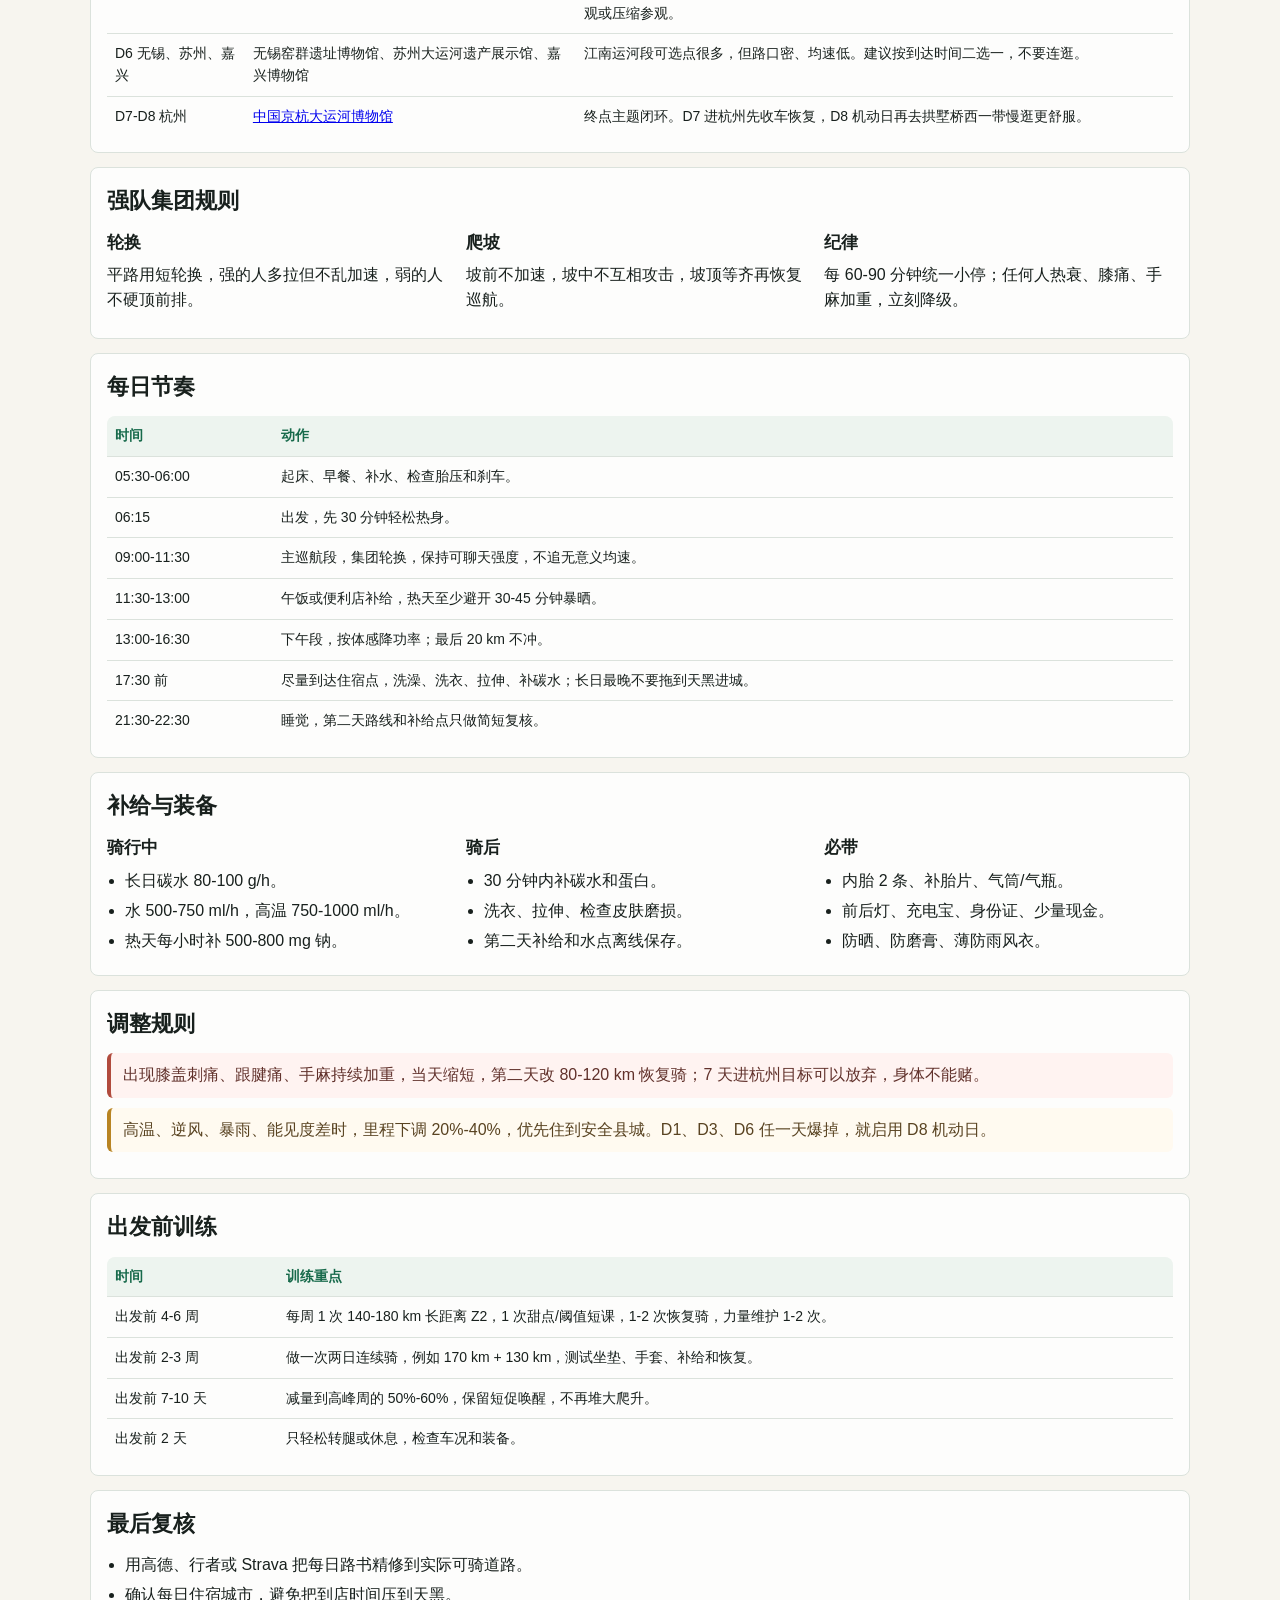
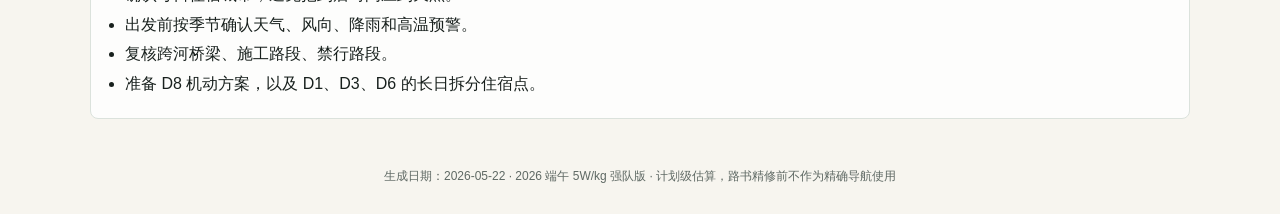
==== commit 2eb44999: "Add canal museum stops to cycling plan Change-Id: I0ae446271f9241c5a02c950c37fa92a8968457a1" ====
--- a/beijing-hangzhou-cycling-plan.html
+++ b/beijing-hangzhou-cycling-plan.html
@@ -326,6 +326,22 @@
     </section>
 
     <section>
+      <h2>运河博物馆打卡</h2>
+      <p class="note">长途骑行不建议每天硬逛馆。优先把北京、聊城/临清、淮安、扬州、杭州作为主题节点；长日只拍照打卡，D8 或早到日再进馆。</p>
+      <table>
+        <tr><th>区间</th><th>推荐点位</th><th>打卡建议</th></tr>
+        <tr><td>D0 北京/通州</td><td><a href="https://www.canalmuseum.org.cn/aboutUs.html">北京大运河博物馆</a></td><td>首选开篇打卡。位于北京城市副中心，适合出发前一天参观，别占 D1 早出发时间。</td></tr>
+        <tr><td>D1 天津/武清、沧州</td><td>武清博物馆、<a href="https://www.cangzhoubwg.cn/">沧州博物馆</a></td><td>偏地方史和运河相关展，适合作为顺路备选；D1 目标沧州时不建议进馆久留。</td></tr>
+        <tr><td>D2 德州、临清/聊城</td><td><a href="https://www.yunhebowuguan.cn/">聊城中国运河文化博物馆</a></td><td>山东段最值得停的运河主题馆。若 D2 收聊城，晚到只拍外观，D3 早上不建议拖太久。</td></tr>
+        <tr><td>D3 济宁/台儿庄、徐州</td><td>台儿庄古城运河遗产点、徐州博物馆</td><td>更适合做“运河古城/码头”打卡，不一定进馆。D3 是关键长日，控制停留。</td></tr>
+        <tr><td>D4 淮安</td><td><a href="https://www.zghaq.gov.cn/col/814_747345/art/20181221154605_y5rUcMUw.html">中国漕运博物馆</a></td><td>淮安是漕运主题核心节点，若 D4 早到，优先安排；晚到则放弃进馆，保恢复。</td></tr>
+        <tr><td>D5 扬州</td><td><a href="https://www.grandcanalmuseum.cn/">扬州中国大运河博物馆</a></td><td>全程最重要的运河主题馆，值得作为 D5 最大文化打卡点。若当天继续到镇江/常州，只建议外观或压缩参观。</td></tr>
+        <tr><td>D6 无锡、苏州、嘉兴</td><td>无锡窑群遗址博物馆、苏州大运河遗产展示馆、嘉兴博物馆</td><td>江南运河段可选点很多，但路口密、均速低。建议按到达时间二选一，不要连逛。</td></tr>
+        <tr><td>D7-D8 杭州</td><td><a href="https://wgly.hangzhou.gov.cn/art/2022/12/7/art_1229697408_58943301.html">中国京杭大运河博物馆</a></td><td>终点主题闭环。D7 进杭州先收车恢复，D8 机动日再去拱墅桥西一带慢逛更舒服。</td></tr>
+      </table>
+    </section>
+
+    <section>
       <h2>强队集团规则</h2>
       <div class="grid">
         <div>
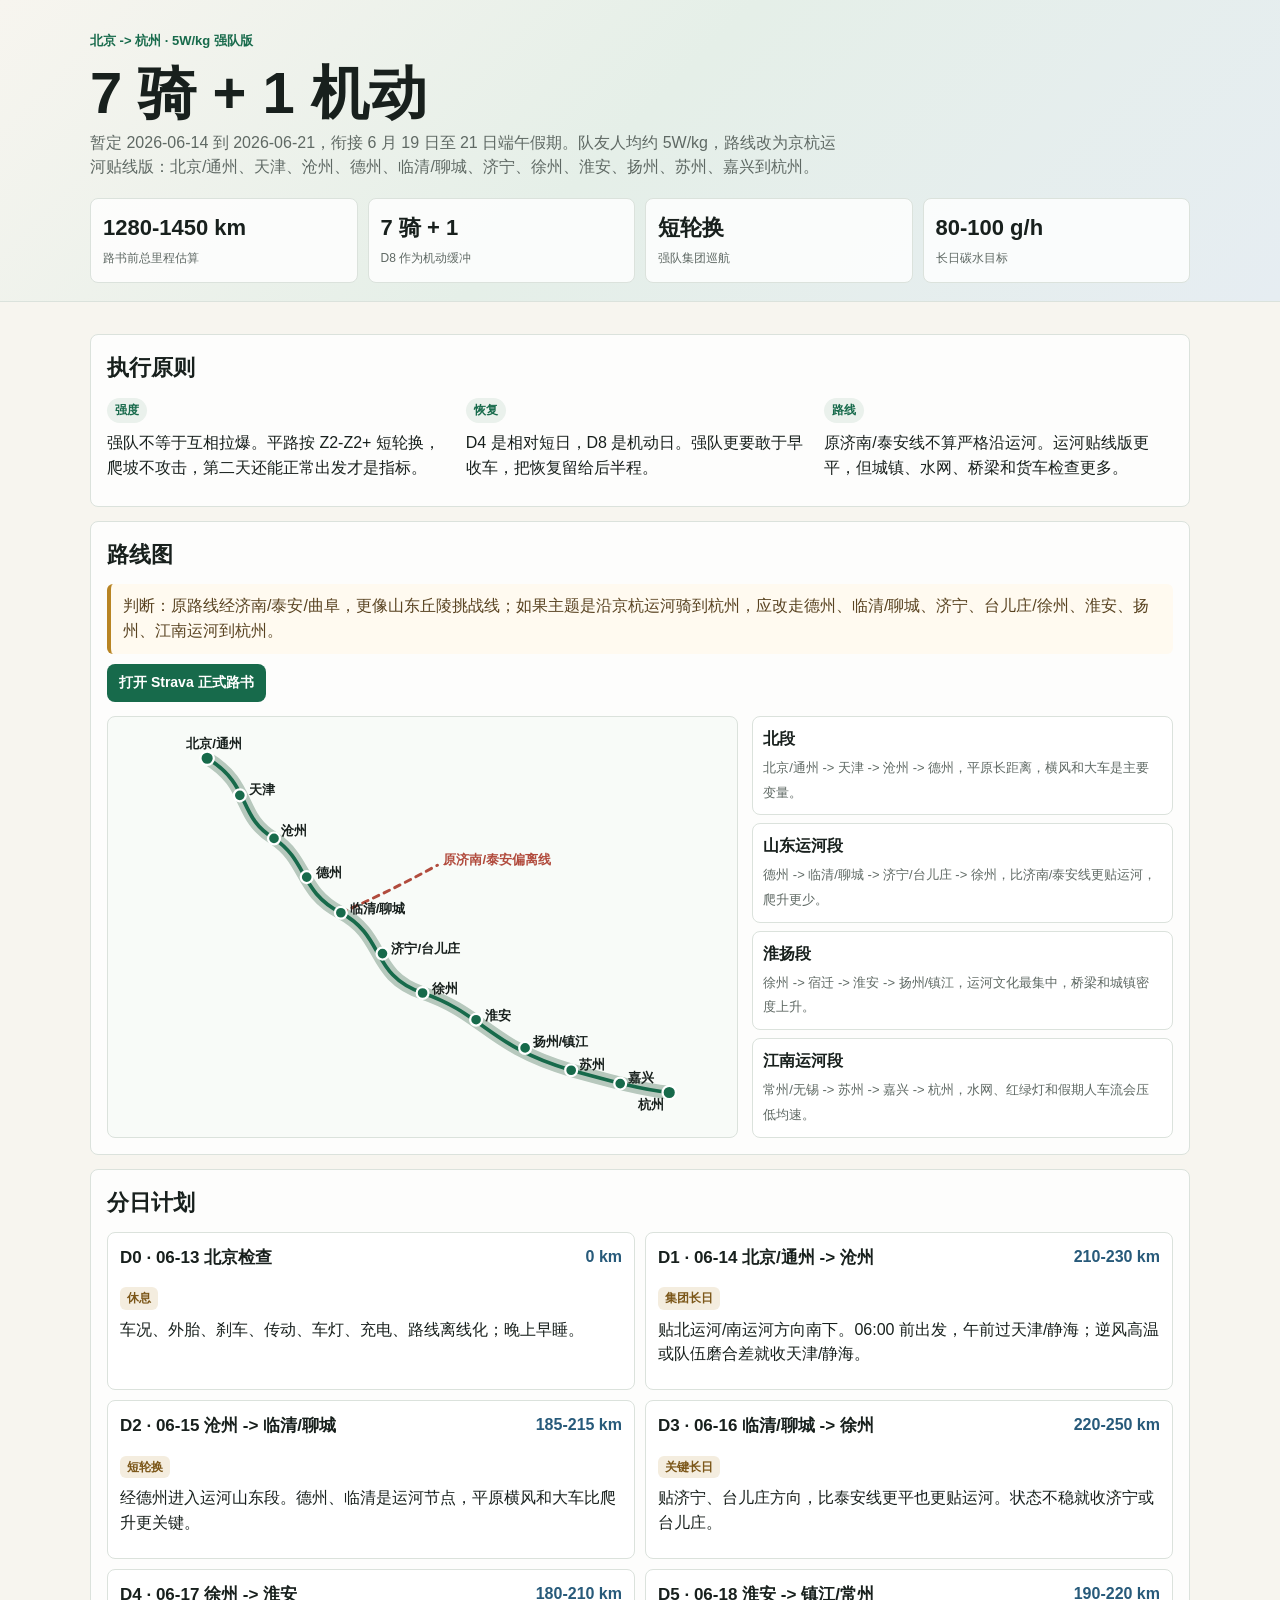
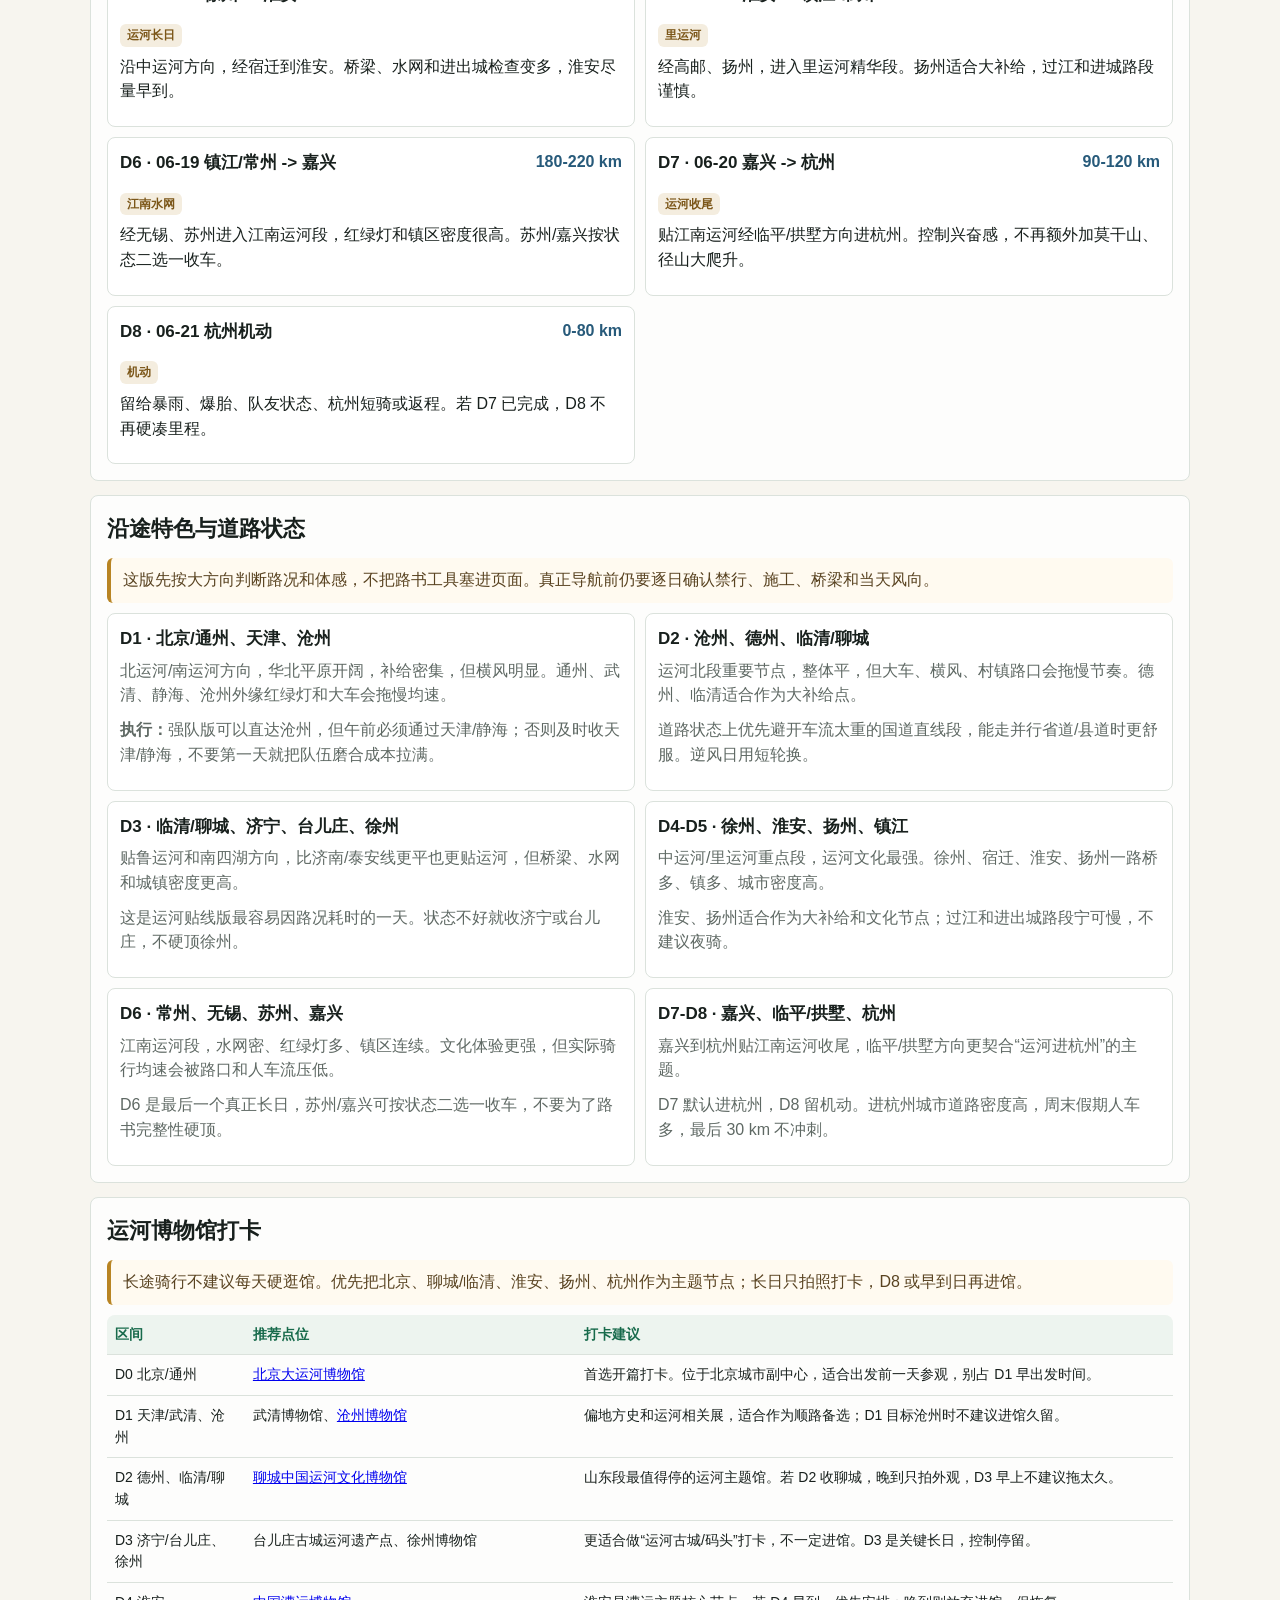
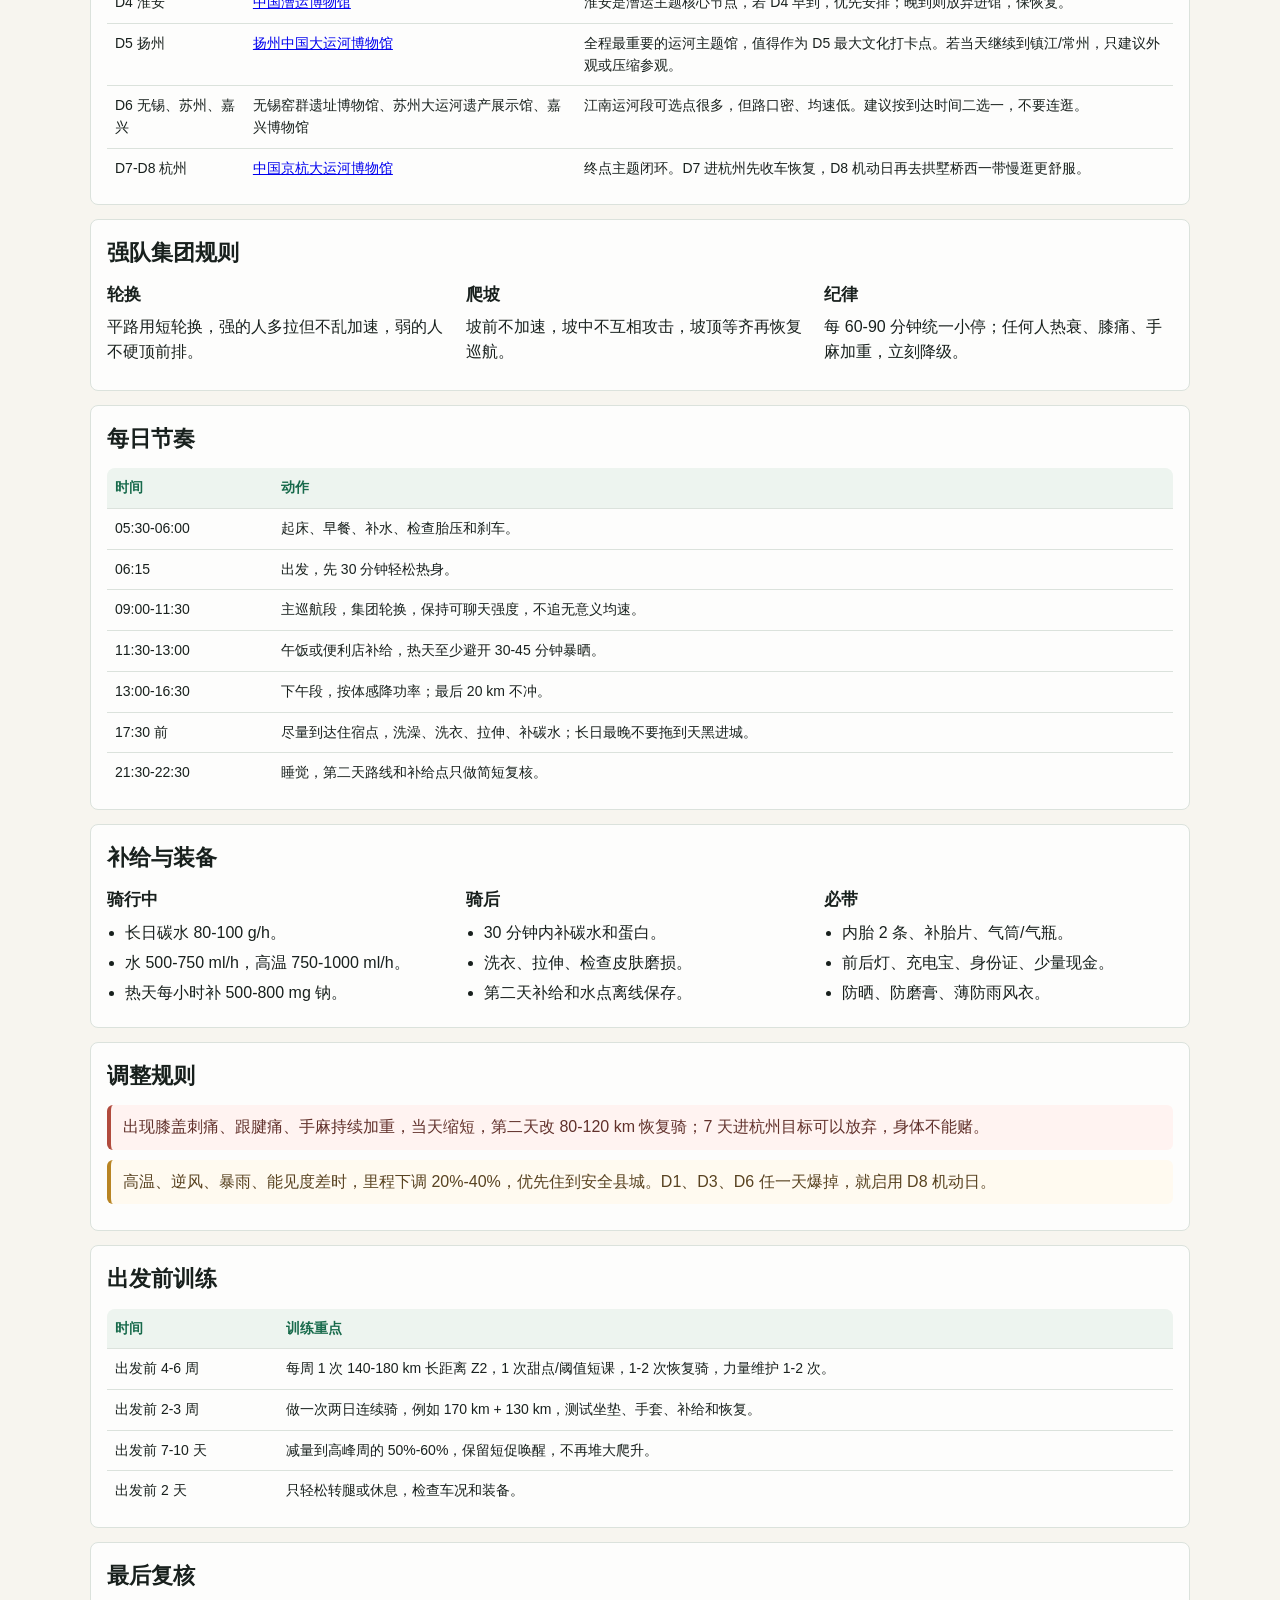
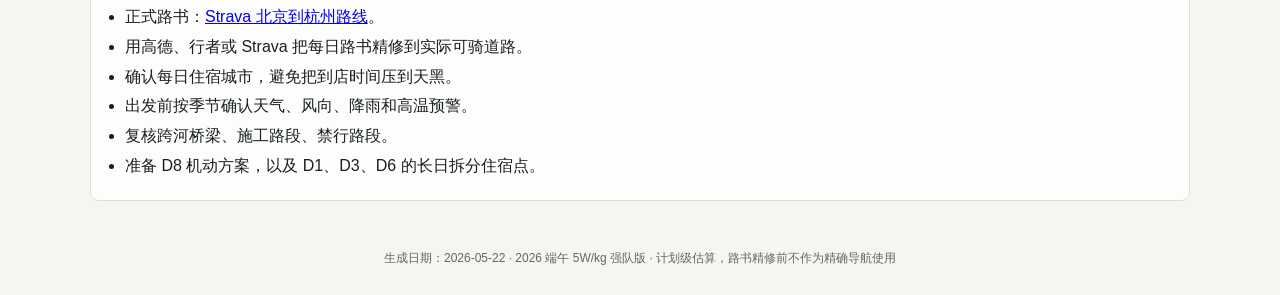
==== commit 7e5ac798: "Add Strava route link to cycling plan Change-Id: I0d271fd6d2ba55b85e82288b04d1eb7c972edb04" ====
--- a/beijing-hangzhou-cycling-plan.html
+++ b/beijing-hangzhou-cycling-plan.html
@@ -194,6 +194,25 @@
       color: var(--muted);
       font-size: 13px;
     }
+    .route-actions {
+      display: flex;
+      flex-wrap: wrap;
+      gap: 8px;
+      margin: 10px 0 14px;
+    }
+    .route-actions a {
+      display: inline-flex;
+      align-items: center;
+      justify-content: center;
+      min-height: 38px;
+      padding: 8px 12px;
+      border-radius: 8px;
+      background: var(--green);
+      color: #fff;
+      text-decoration: none;
+      font-weight: 800;
+      font-size: 14px;
+    }
     .risk { border-left-color: var(--red); background: #fff3f1; color: #61312b; }
     .footer {
       color: var(--muted);
@@ -248,6 +267,9 @@
     <section>
       <h2>路线图</h2>
       <p class="note">判断：原路线经济南/泰安/曲阜，更像山东丘陵挑战线；如果主题是沿京杭运河骑到杭州，应改走德州、临清/聊城、济宁、台儿庄/徐州、淮安、扬州、江南运河到杭州。</p>
+      <div class="route-actions">
+        <a href="https://www.strava.com/routes/3495235328649224896">打开 Strava 正式路书</a>
+      </div>
       <div class="route-map">
         <div class="map-panel">
           <svg viewBox="0 0 820 520" role="img" aria-label="北京到杭州京杭运河贴线骑行示意图">
@@ -423,6 +445,7 @@
     <section>
       <h2>最后复核</h2>
       <ul>
+        <li>正式路书：<a href="https://www.strava.com/routes/3495235328649224896">Strava 北京到杭州路线</a>。</li>
         <li>用高德、行者或 Strava 把每日路书精修到实际可骑道路。</li>
         <li>确认每日住宿城市，避免把到店时间压到天黑。</li>
         <li>出发前按季节确认天气、风向、降雨和高温预警。</li>
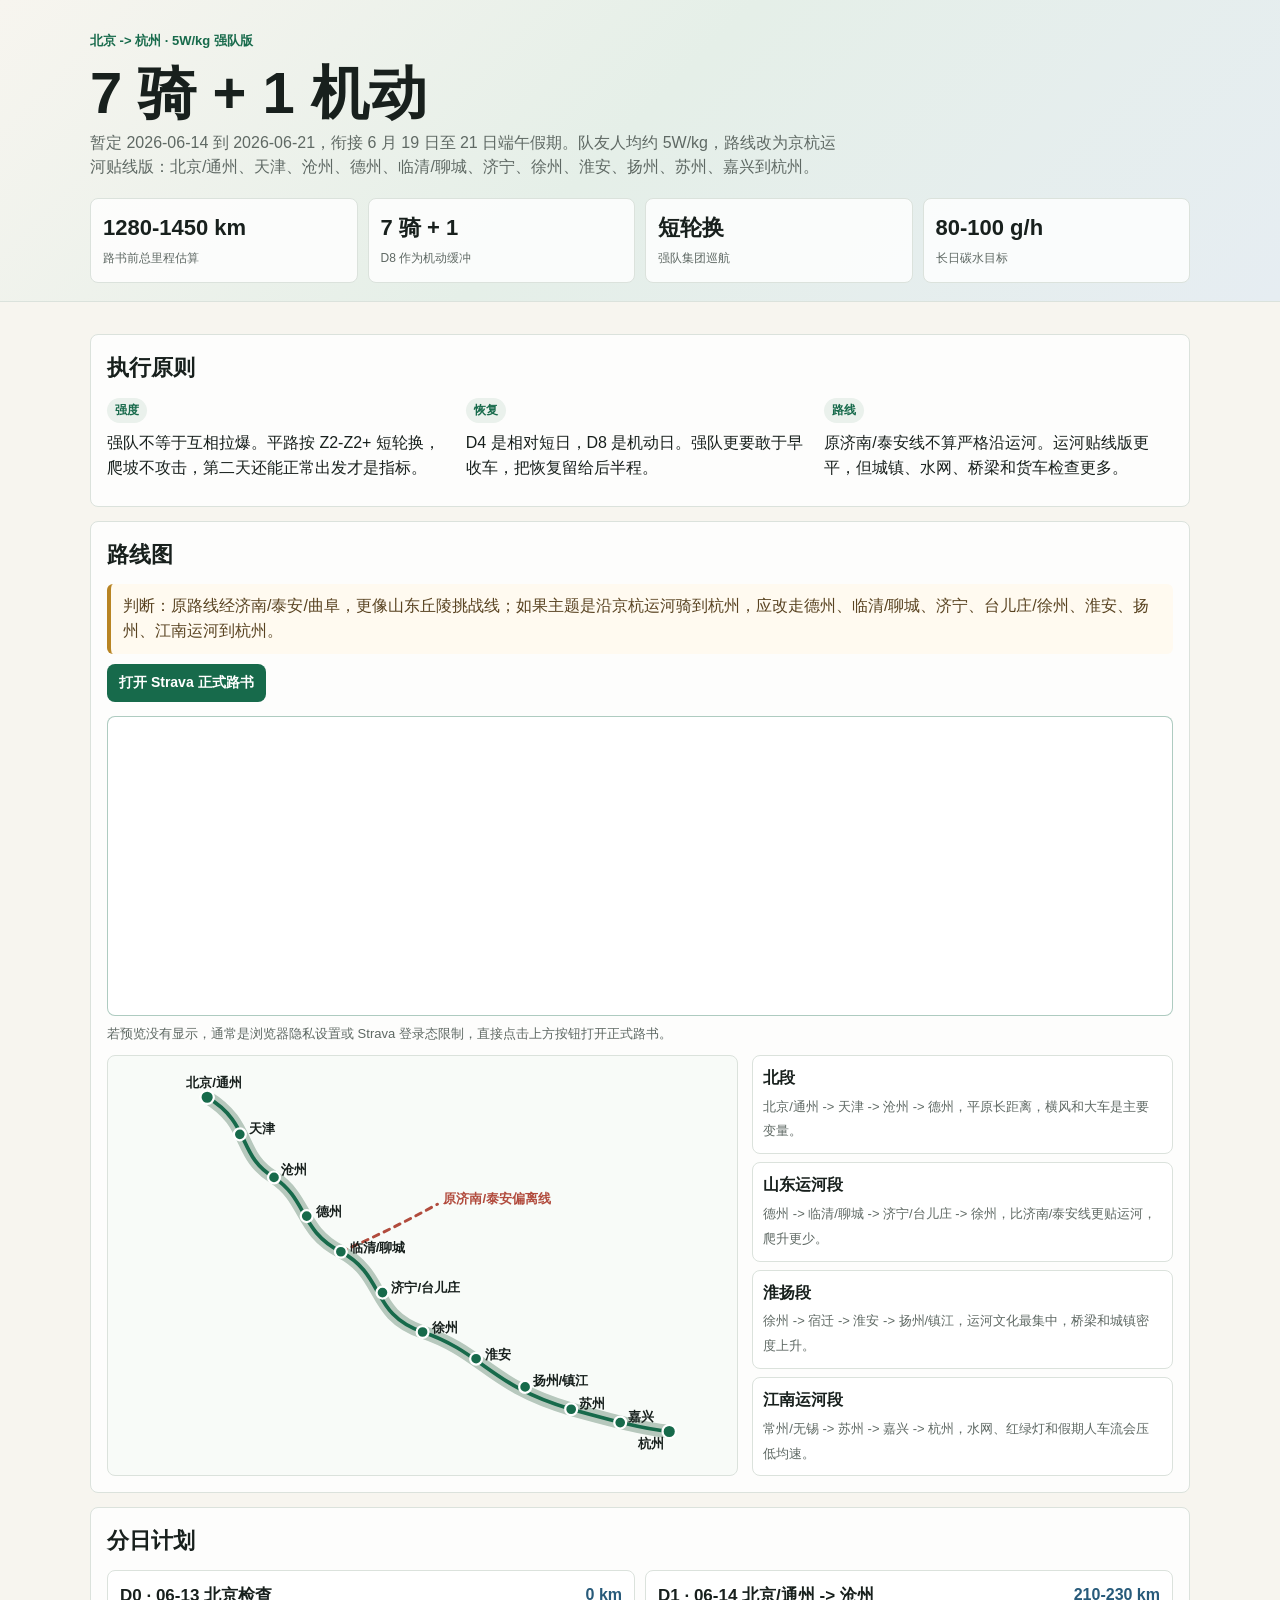
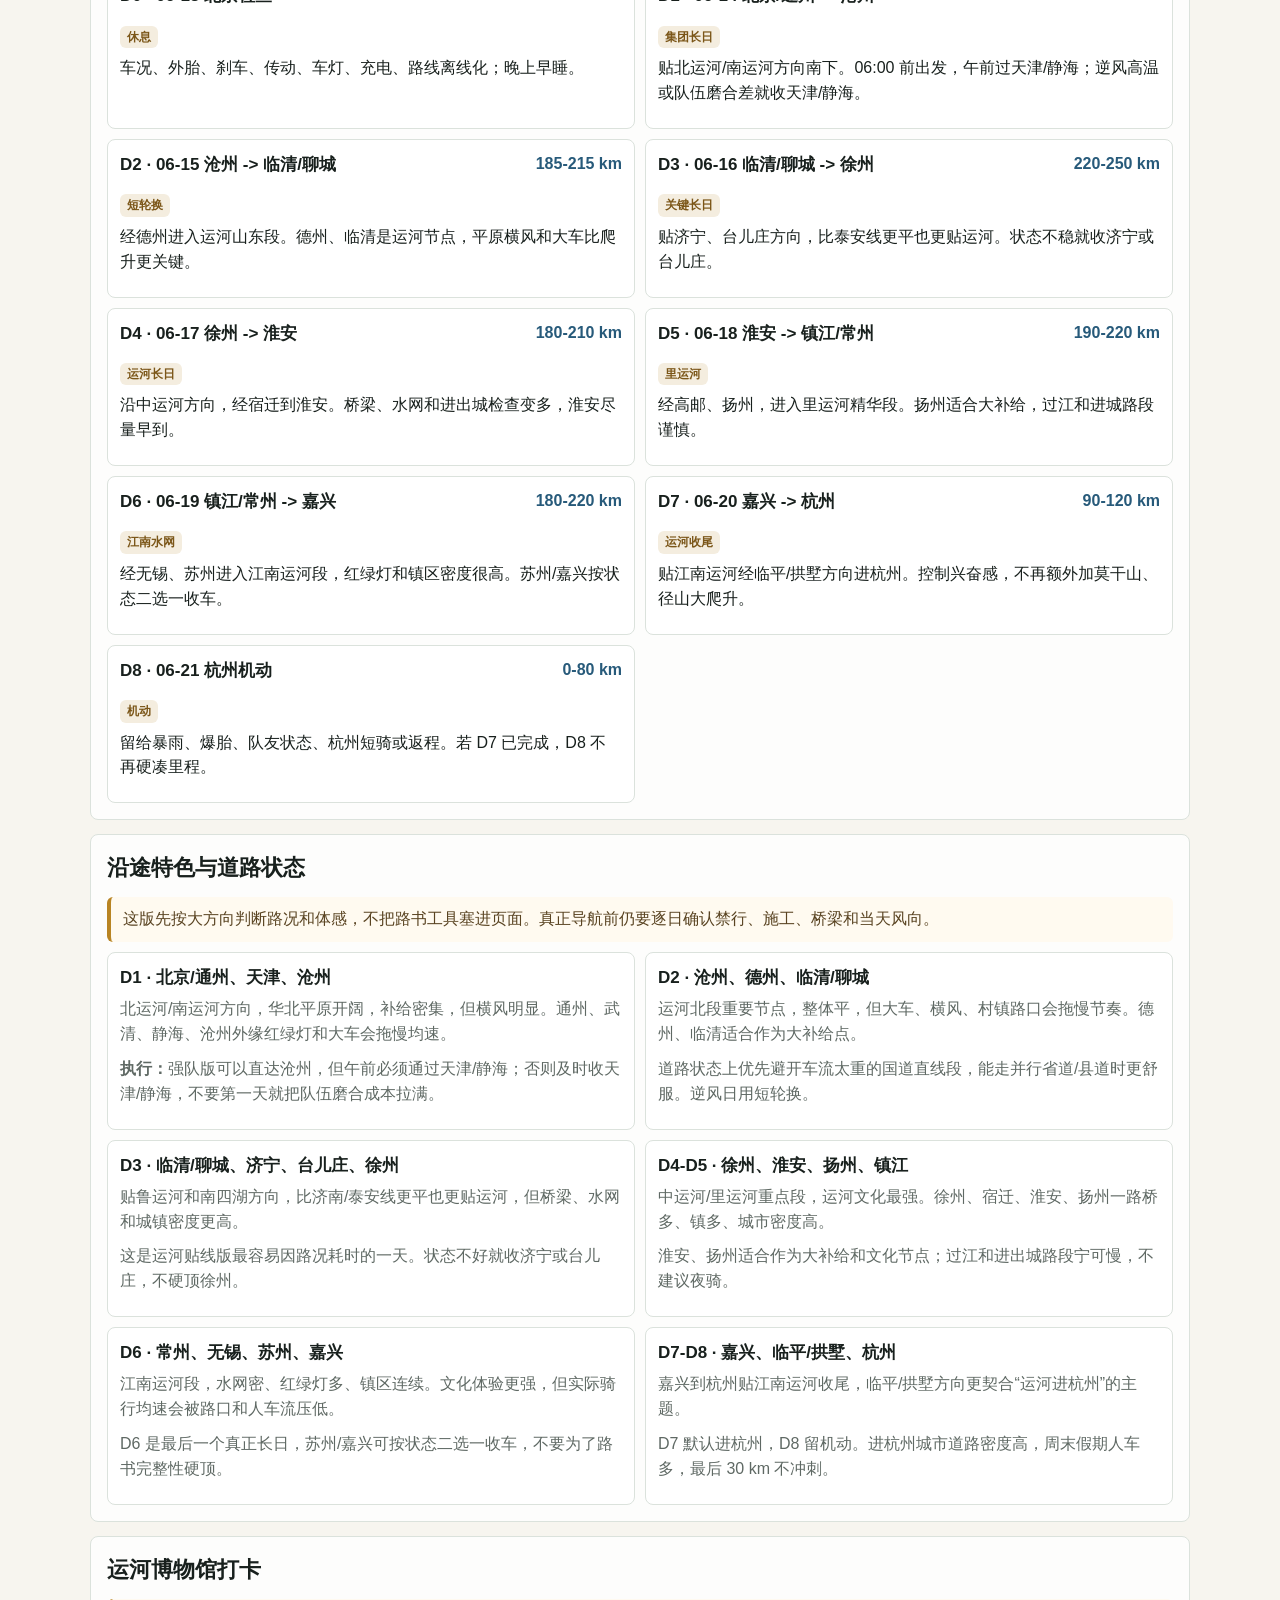
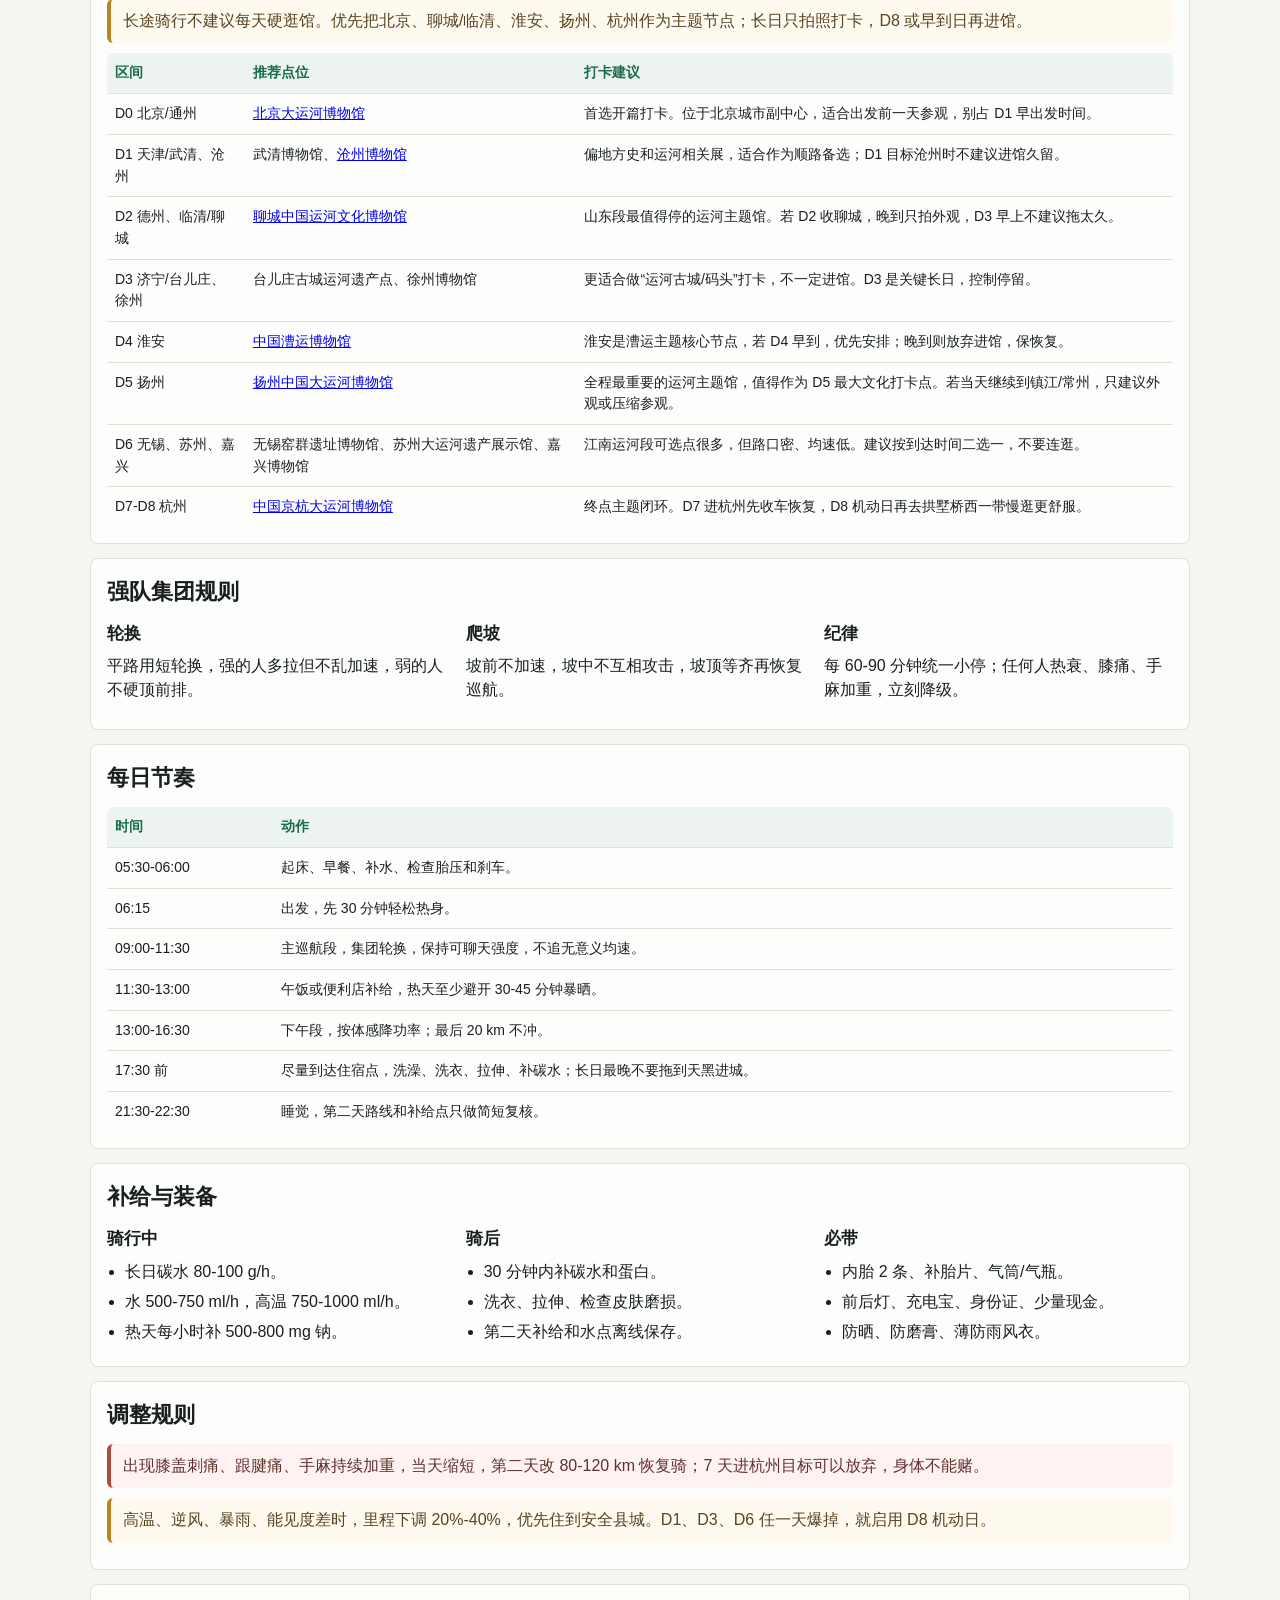
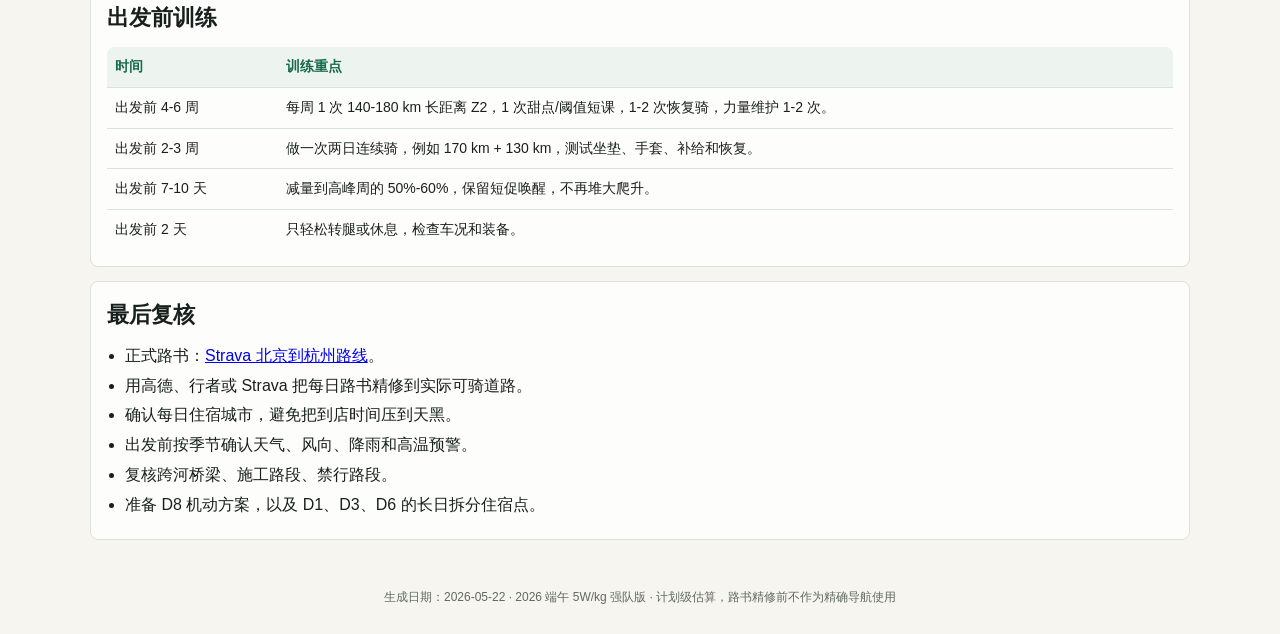
==== commit 51849fc5: "Embed Strava route preview Change-Id: I3b97d641f6a7374035bb2677b5ad34582360a34d" ====
--- a/beijing-hangzhou-cycling-plan.html
+++ b/beijing-hangzhou-cycling-plan.html
@@ -213,6 +213,32 @@
       font-weight: 800;
       font-size: 14px;
     }
+    .strava-preview {
+      min-height: 300px;
+      display: grid;
+      place-items: center;
+      padding: 14px;
+      border: 1px dashed rgba(23, 106, 75, 0.35);
+      border-radius: 8px;
+      background: rgba(234, 241, 236, 0.75);
+      color: var(--muted);
+      font-size: 14px;
+      line-height: 1.65;
+      text-align: center;
+    }
+    .strava-preview.has-route {
+      display: block;
+      padding: 0;
+      border-style: solid;
+      background: #fff;
+      text-align: left;
+    }
+    .strava-hint {
+      color: var(--muted);
+      font-size: 13px;
+      line-height: 1.6;
+      margin-top: 8px;
+    }
     .risk { border-left-color: var(--red); background: #fff3f1; color: #61312b; }
     .footer {
       color: var(--muted);
@@ -270,6 +296,10 @@
       <div class="route-actions">
         <a href="https://www.strava.com/routes/3495235328649224896">打开 Strava 正式路书</a>
       </div>
+      <div id="strava-route-preview" class="strava-preview">
+        正在加载 Strava 路线预览。
+      </div>
+      <p class="strava-hint">若预览没有显示，通常是浏览器隐私设置或 Strava 登录态限制，直接点击上方按钮打开正式路书。</p>
       <div class="route-map">
         <div class="map-panel">
           <svg viewBox="0 0 820 520" role="img" aria-label="北京到杭州京杭运河贴线骑行示意图">
@@ -456,5 +486,25 @@
   </main>
 
   <div class="footer">生成日期：2026-05-22 · 2026 端午 5W/kg 强队版 · 计划级估算，路书精修前不作为精确导航使用</div>
+  <script>
+    const stravaRouteId = "3495235328649224896";
+
+    function loadStravaRoutePreview(routeId, targetId) {
+      const preview = document.getElementById(targetId);
+      if (!preview || !routeId) return;
+      preview.classList.add("has-route");
+      preview.innerHTML = `<div class="strava-embed-placeholder" data-embed-type="route" data-embed-id="${routeId}" data-style="standard" data-slippy="true"></div>`;
+
+      if (document.querySelector('script[src="https://strava-embeds.com/embed.js"]')) {
+        return;
+      }
+      const script = document.createElement("script");
+      script.src = "https://strava-embeds.com/embed.js";
+      script.async = true;
+      document.body.appendChild(script);
+    }
+
+    loadStravaRoutePreview(stravaRouteId, "strava-route-preview");
+  </script>
 </body>
 </html>
